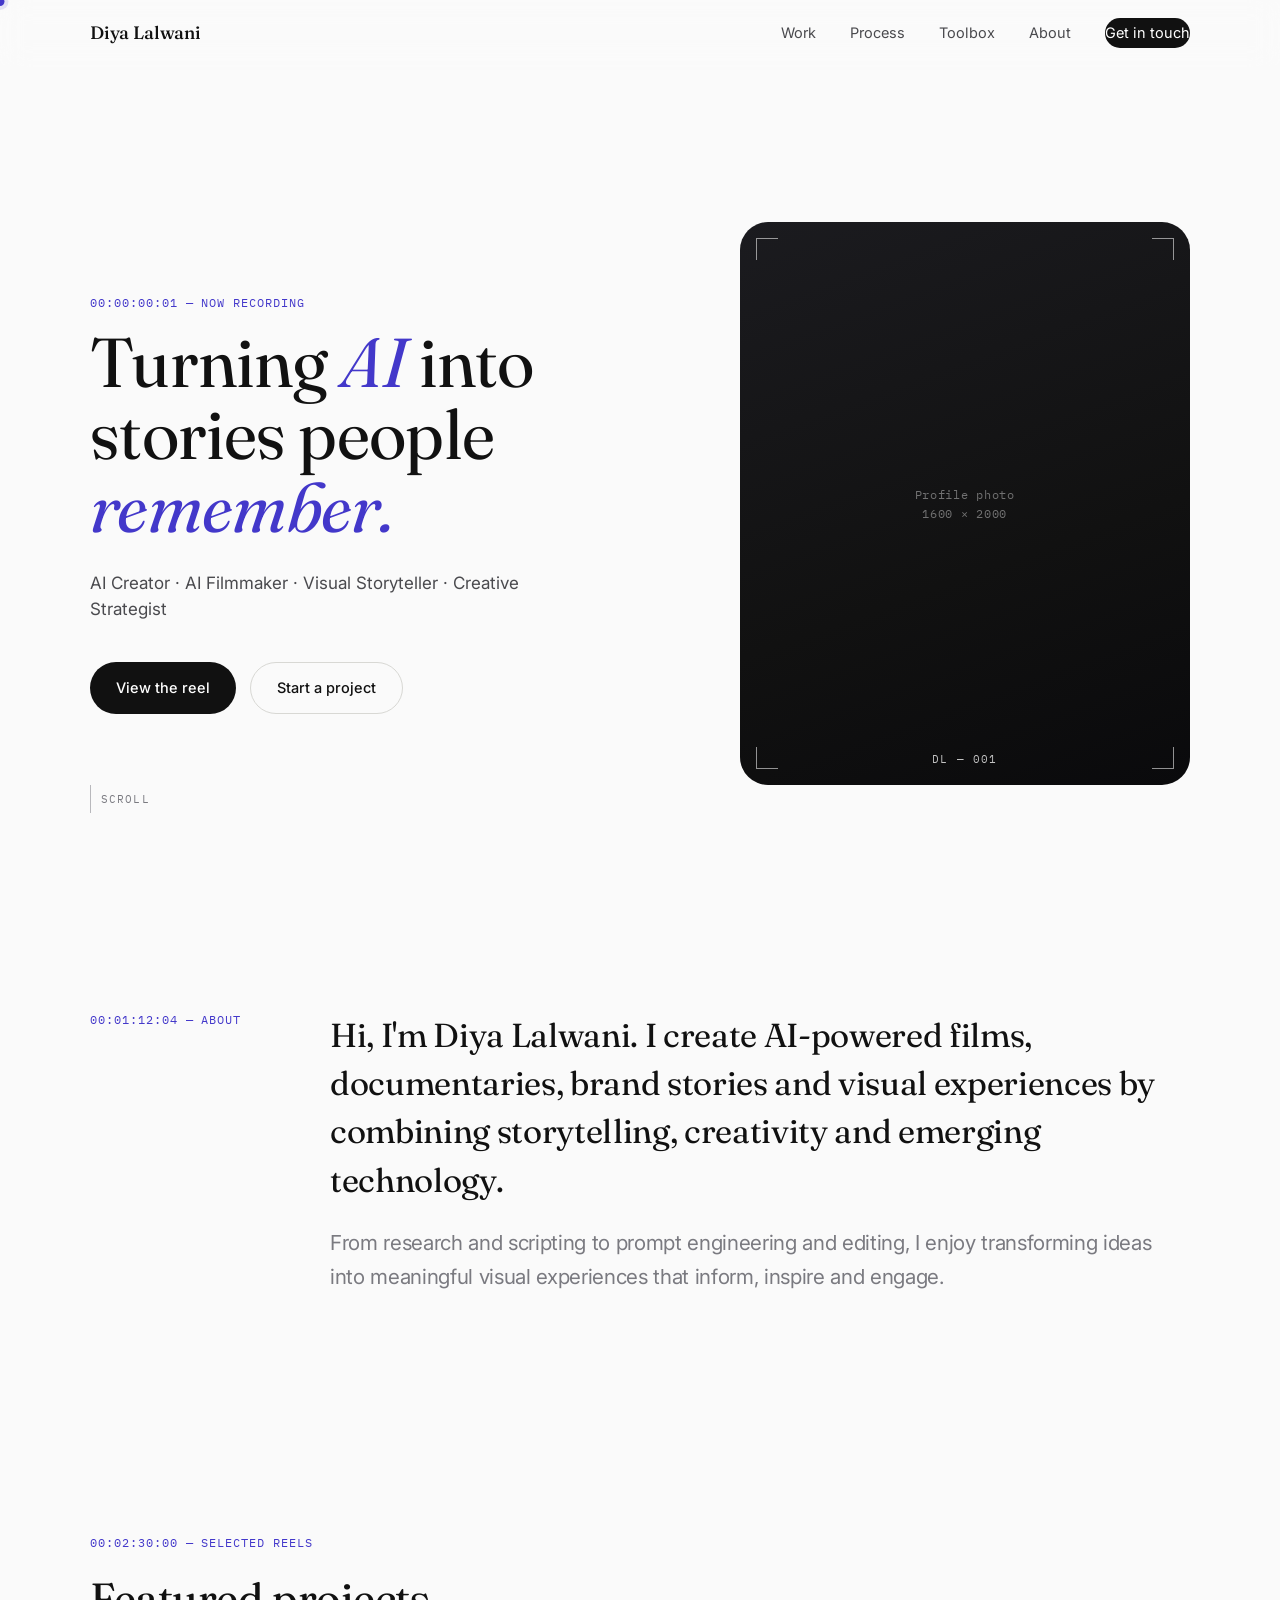
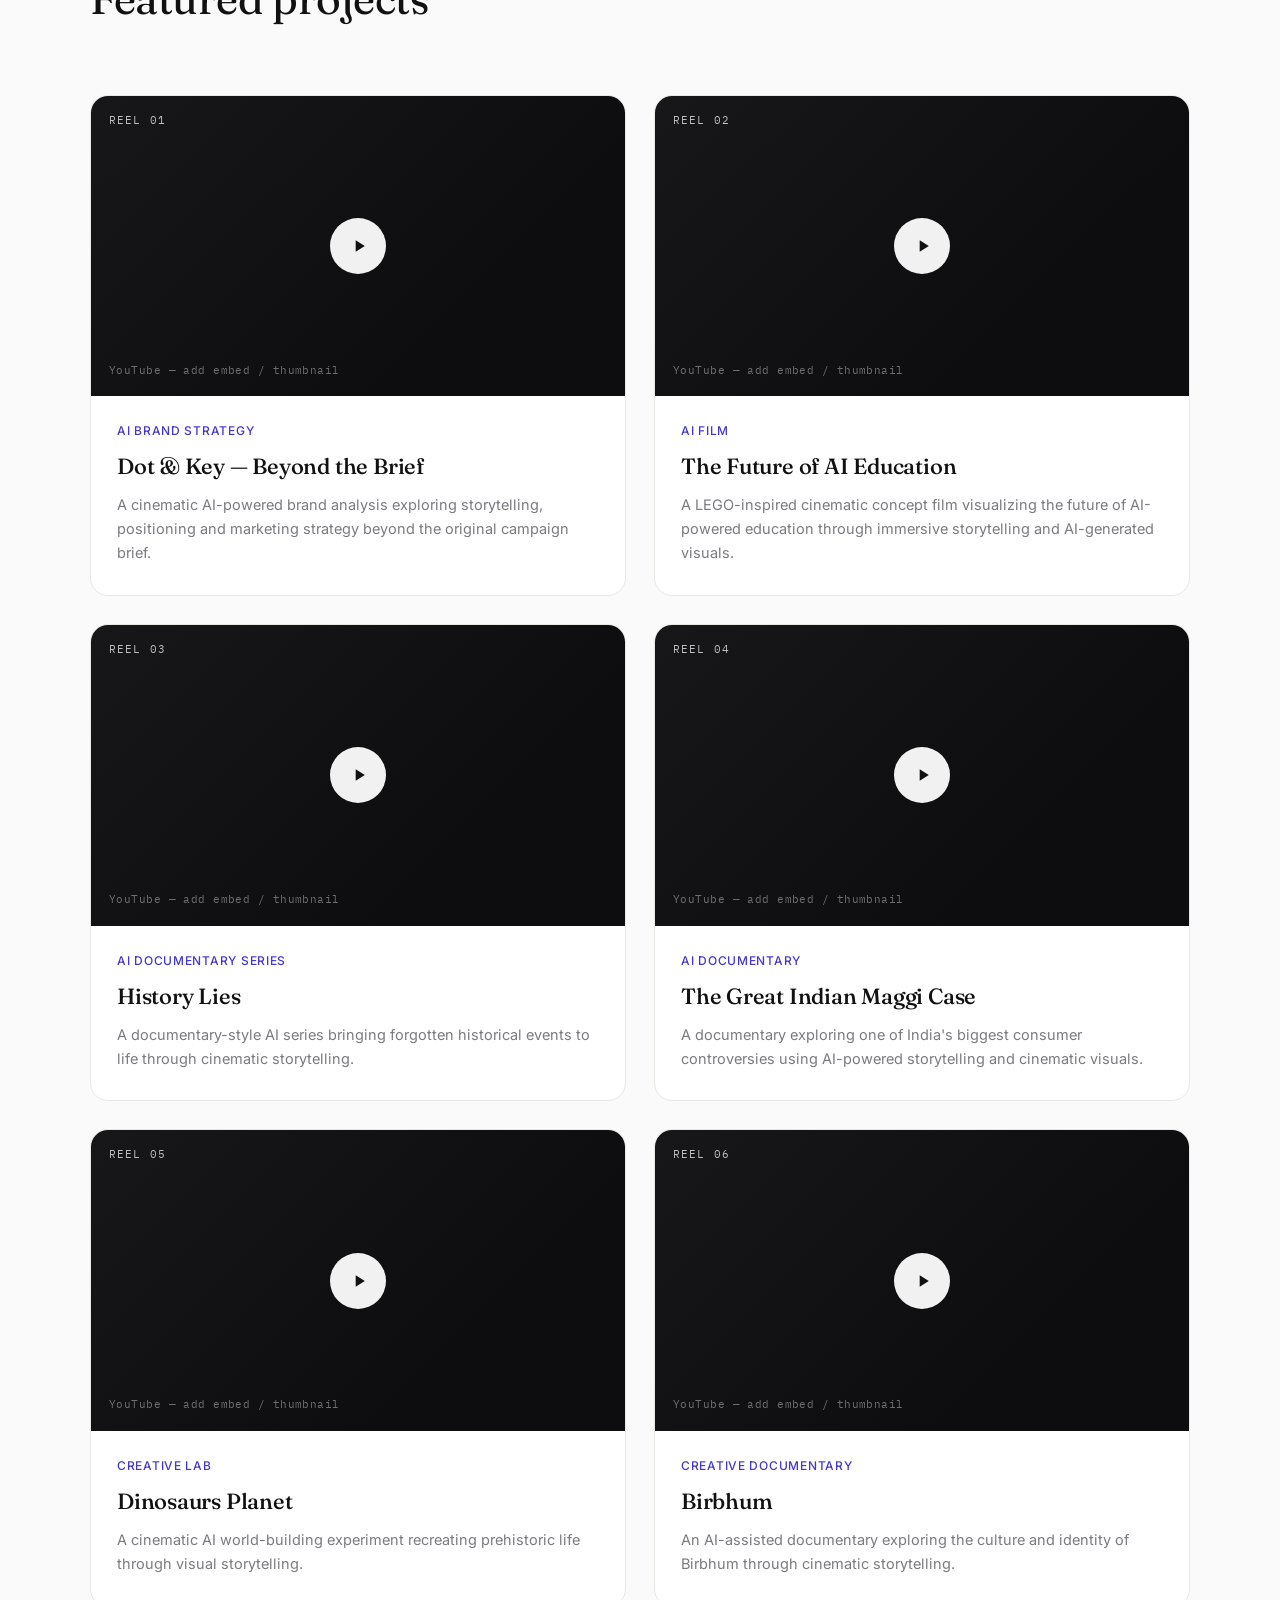
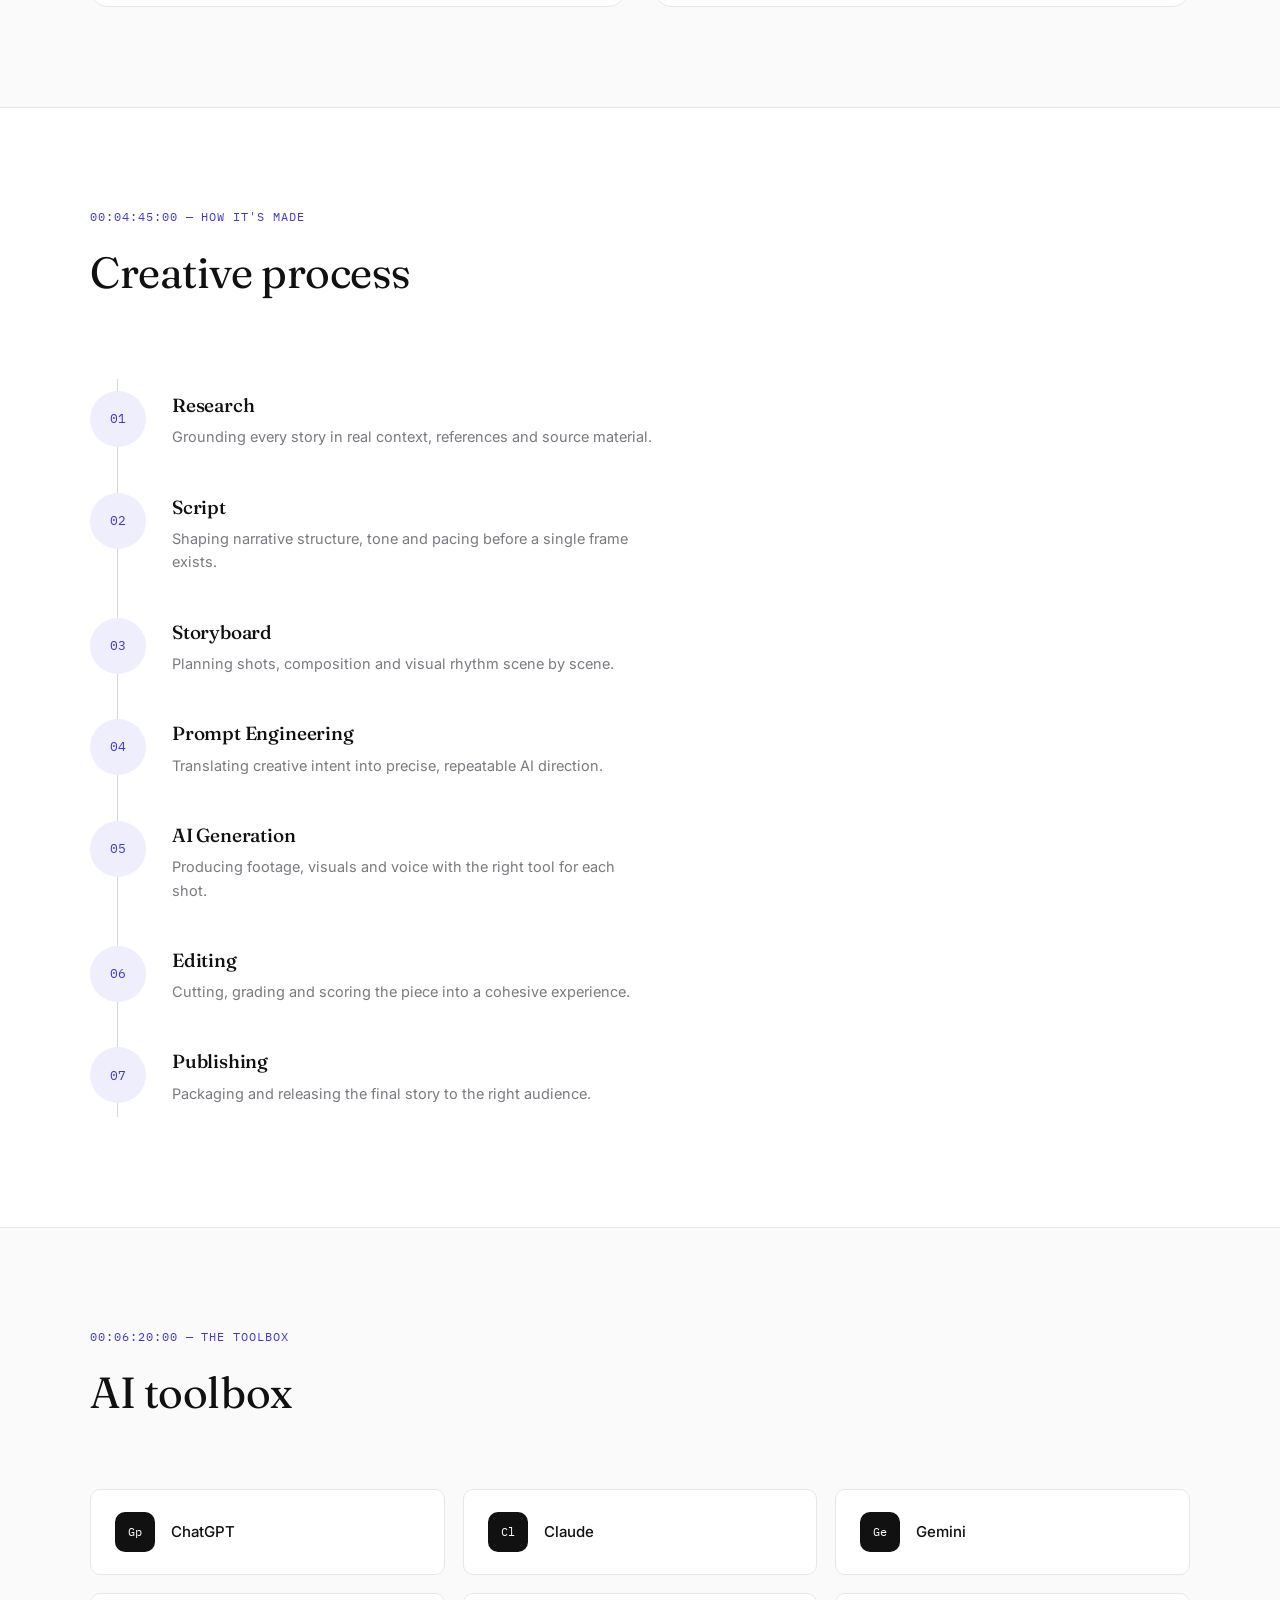
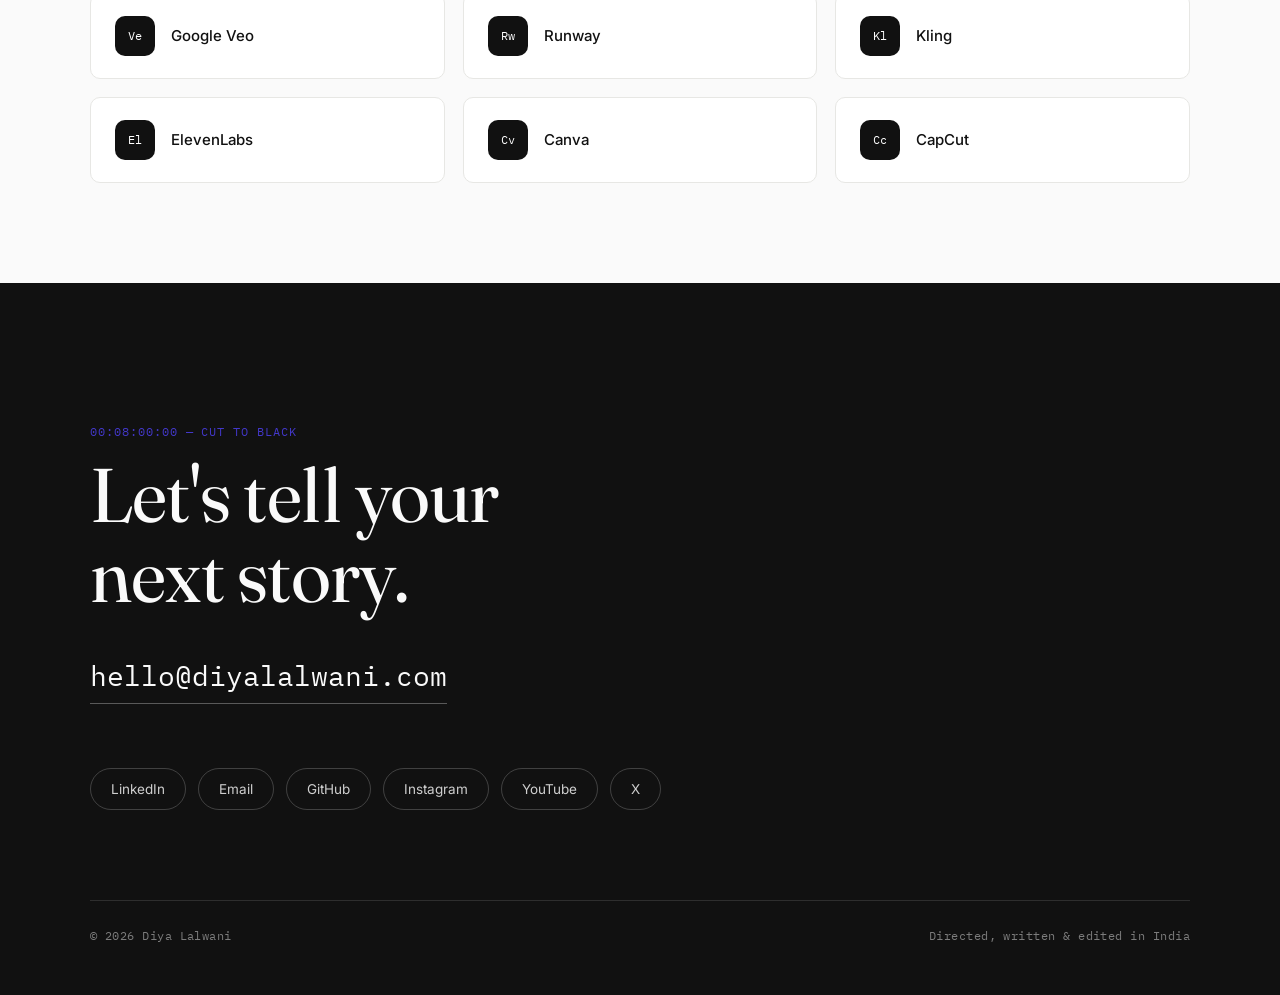
==== index.html @ dae8372c "Add files via upload" ====
<!DOCTYPE html>
<html lang="en">
<head>
<meta charset="UTF-8">
<meta name="viewport" content="width=device-width, initial-scale=1.0">
<title>Diya Lalwani — AI Filmmaker &amp; Visual Storyteller</title>
<meta name="description" content="Diya Lalwani — AI Creator, AI Filmmaker, Visual Storyteller and Creative Strategist. Turning AI into stories people remember.">
<link rel="preconnect" href="https://fonts.googleapis.com">
<link rel="preconnect" href="https://fonts.gstatic.com" crossorigin>
<link href="https://fonts.googleapis.com/css2?family=Fraunces:ital,opsz,wght@0,9..144,340;0,9..144,440;0,9..144,560;1,9..144,440&family=Inter:wght@400;500;600;700&family=IBM+Plex+Mono:wght@400;500&display=swap" rel="stylesheet">
<link rel="stylesheet" href="style.css">
</head>
<body>

<!-- Scroll progress / "scrubber" -->
<div class="scrubber" aria-hidden="true">
  <div class="scrubber-track"><div class="scrubber-fill" id="scrubberFill"></div></div>
  <div class="scrubber-playhead" id="scrubberPlayhead"></div>
</div>

<!-- NAV -->
<header class="nav" id="nav">
  <div class="nav-inner">
    <a href="#top" class="nav-mark">Diya Lalwani</a>
    <nav class="nav-links" id="navLinks">
      <a href="#work">Work</a>
      <a href="#process">Process</a>
      <a href="#toolbox">Toolbox</a>
      <a href="#about">About</a>
      <a href="#contact" class="nav-cta">Get in touch</a>
    </nav>
    <button class="nav-toggle" id="navToggle" aria-label="Toggle menu" aria-expanded="false">
      <span></span><span></span>
    </button>
  </div>
</header>

<!-- HERO -->
<section class="hero" id="top">
  <div class="hero-inner">
    <p class="timecode reveal" data-reveal>00:00:00:01 — NOW RECORDING</p>
    <h1 class="hero-headline reveal" data-reveal>
      Turning <em>AI</em> into<br> stories people <em>remember.</em>
    </h1>
    <p class="hero-sub reveal" data-reveal>AI Creator&nbsp;&middot;&nbsp;AI Filmmaker&nbsp;&middot;&nbsp;Visual Storyteller&nbsp;&middot;&nbsp;Creative Strategist</p>
    <div class="hero-actions reveal" data-reveal>
      <a href="#work" class="btn btn-primary">View the reel</a>
      <a href="#contact" class="btn btn-ghost">Start a project</a>
    </div>
  </div>
  <div class="hero-frame reveal" data-reveal>
    <div class="frame-photo" id="heroPhoto">
      <span class="frame-photo-placeholder">Profile photo<br>1600 × 2000</span>
    </div>
    <div class="frame-corner tl"></div>
    <div class="frame-corner tr"></div>
    <div class="frame-corner bl"></div>
    <div class="frame-corner br"></div>
    <span class="frame-label">DL — 001</span>
  </div>
  <div class="scroll-cue" aria-hidden="true"><span></span>Scroll</div>
</section>

<!-- ABOUT -->
<section class="about" id="about">
  <div class="section-inner about-grid">
    <p class="timecode reveal" data-reveal>00:01:12:04 — ABOUT</p>
    <h2 class="about-text reveal" data-reveal>
      Hi, I'm Diya Lalwani. I create AI-powered films, documentaries, brand stories and visual experiences by combining storytelling, creativity and emerging technology.
      <span class="about-text-muted">From research and scripting to prompt engineering and editing, I enjoy transforming ideas into meaningful visual experiences that inform, inspire and engage.</span>
    </h2>
  </div>
</section>

<!-- FEATURED PROJECTS -->
<section class="work" id="work">
  <div class="section-inner">
    <div class="section-head reveal" data-reveal>
      <p class="timecode">00:02:30:00 — SELECTED REELS</p>
      <h2>Featured projects</h2>
    </div>

    <div class="work-grid">

      <article class="reel-card reveal" data-reveal>
        <div class="reel-thumb" tabindex="0" role="button" aria-label="Play Dot &amp; Key — Beyond the Brief">
          <span class="reel-index">REEL 01</span>
          <span class="play-btn" aria-hidden="true"><svg viewBox="0 0 24 24"><path d="M8 5v14l11-7z"/></svg></span>
          <span class="reel-thumb-caption">YouTube — add embed / thumbnail</span>
        </div>
        <div class="reel-meta">
          <p class="reel-category">AI Brand Strategy</p>
          <h3>Dot &amp; Key — Beyond the Brief</h3>
          <p class="reel-desc">A cinematic AI-powered brand analysis exploring storytelling, positioning and marketing strategy beyond the original campaign brief.</p>
        </div>
      </article>

      <article class="reel-card reveal" data-reveal>
        <div class="reel-thumb" tabindex="0" role="button" aria-label="Play The Future of AI Education">
          <span class="reel-index">REEL 02</span>
          <span class="play-btn" aria-hidden="true"><svg viewBox="0 0 24 24"><path d="M8 5v14l11-7z"/></svg></span>
          <span class="reel-thumb-caption">YouTube — add embed / thumbnail</span>
        </div>
        <div class="reel-meta">
          <p class="reel-category">AI Film</p>
          <h3>The Future of AI Education</h3>
          <p class="reel-desc">A LEGO-inspired cinematic concept film visualizing the future of AI-powered education through immersive storytelling and AI-generated visuals.</p>
        </div>
      </article>

      <article class="reel-card reveal" data-reveal>
        <div class="reel-thumb" tabindex="0" role="button" aria-label="Play History Lies">
          <span class="reel-index">REEL 03</span>
          <span class="play-btn" aria-hidden="true"><svg viewBox="0 0 24 24"><path d="M8 5v14l11-7z"/></svg></span>
          <span class="reel-thumb-caption">YouTube — add embed / thumbnail</span>
        </div>
        <div class="reel-meta">
          <p class="reel-category">AI Documentary Series</p>
          <h3>History Lies</h3>
          <p class="reel-desc">A documentary-style AI series bringing forgotten historical events to life through cinematic storytelling.</p>
        </div>
      </article>

      <article class="reel-card reveal" data-reveal>
        <div class="reel-thumb" tabindex="0" role="button" aria-label="Play The Great Indian Maggi Case">
          <span class="reel-index">REEL 04</span>
          <span class="play-btn" aria-hidden="true"><svg viewBox="0 0 24 24"><path d="M8 5v14l11-7z"/></svg></span>
          <span class="reel-thumb-caption">YouTube — add embed / thumbnail</span>
        </div>
        <div class="reel-meta">
          <p class="reel-category">AI Documentary</p>
          <h3>The Great Indian Maggi Case</h3>
          <p class="reel-desc">A documentary exploring one of India's biggest consumer controversies using AI-powered storytelling and cinematic visuals.</p>
        </div>
      </article>

      <article class="reel-card reveal" data-reveal>
        <div class="reel-thumb" tabindex="0" role="button" aria-label="Play Dinosaurs Planet">
          <span class="reel-index">REEL 05</span>
          <span class="play-btn" aria-hidden="true"><svg viewBox="0 0 24 24"><path d="M8 5v14l11-7z"/></svg></span>
          <span class="reel-thumb-caption">YouTube — add embed / thumbnail</span>
        </div>
        <div class="reel-meta">
          <p class="reel-category">Creative Lab</p>
          <h3>Dinosaurs Planet</h3>
          <p class="reel-desc">A cinematic AI world-building experiment recreating prehistoric life through visual storytelling.</p>
        </div>
      </article>

      <article class="reel-card reveal" data-reveal>
        <div class="reel-thumb" tabindex="0" role="button" aria-label="Play Birbhum">
          <span class="reel-index">REEL 06</span>
          <span class="play-btn" aria-hidden="true"><svg viewBox="0 0 24 24"><path d="M8 5v14l11-7z"/></svg></span>
          <span class="reel-thumb-caption">YouTube — add embed / thumbnail</span>
        </div>
        <div class="reel-meta">
          <p class="reel-category">Creative Documentary</p>
          <h3>Birbhum</h3>
          <p class="reel-desc">An AI-assisted documentary exploring the culture and identity of Birbhum through cinematic storytelling.</p>
        </div>
      </article>

    </div>
  </div>
</section>

<!-- CREATIVE PROCESS -->
<section class="process" id="process">
  <div class="section-inner">
    <div class="section-head reveal" data-reveal>
      <p class="timecode">00:04:45:00 — HOW IT'S MADE</p>
      <h2>Creative process</h2>
    </div>

    <ol class="timeline">
      <li class="timeline-step reveal" data-reveal>
        <span class="timeline-code">01</span>
        <div><h3>Research</h3><p>Grounding every story in real context, references and source material.</p></div>
      </li>
      <li class="timeline-step reveal" data-reveal>
        <span class="timeline-code">02</span>
        <div><h3>Script</h3><p>Shaping narrative structure, tone and pacing before a single frame exists.</p></div>
      </li>
      <li class="timeline-step reveal" data-reveal>
        <span class="timeline-code">03</span>
        <div><h3>Storyboard</h3><p>Planning shots, composition and visual rhythm scene by scene.</p></div>
      </li>
      <li class="timeline-step reveal" data-reveal>
        <span class="timeline-code">04</span>
        <div><h3>Prompt Engineering</h3><p>Translating creative intent into precise, repeatable AI direction.</p></div>
      </li>
      <li class="timeline-step reveal" data-reveal>
        <span class="timeline-code">05</span>
        <div><h3>AI Generation</h3><p>Producing footage, visuals and voice with the right tool for each shot.</p></div>
      </li>
      <li class="timeline-step reveal" data-reveal>
        <span class="timeline-code">06</span>
        <div><h3>Editing</h3><p>Cutting, grading and scoring the piece into a cohesive experience.</p></div>
      </li>
      <li class="timeline-step reveal" data-reveal>
        <span class="timeline-code">07</span>
        <div><h3>Publishing</h3><p>Packaging and releasing the final story to the right audience.</p></div>
      </li>
    </ol>
  </div>
</section>

<!-- AI TOOLBOX -->
<section class="toolbox" id="toolbox">
  <div class="section-inner">
    <div class="section-head reveal" data-reveal>
      <p class="timecode">00:06:20:00 — THE TOOLBOX</p>
      <h2>AI toolbox</h2>
    </div>
    <div class="tool-grid">
      <div class="tool-card reveal" data-reveal><span class="tool-mark">Gp</span><span class="tool-name">ChatGPT</span></div>
      <div class="tool-card reveal" data-reveal><span class="tool-mark">Cl</span><span class="tool-name">Claude</span></div>
      <div class="tool-card reveal" data-reveal><span class="tool-mark">Ge</span><span class="tool-name">Gemini</span></div>
      <div class="tool-card reveal" data-reveal><span class="tool-mark">Ve</span><span class="tool-name">Google Veo</span></div>
      <div class="tool-card reveal" data-reveal><span class="tool-mark">Rw</span><span class="tool-name">Runway</span></div>
      <div class="tool-card reveal" data-reveal><span class="tool-mark">Kl</span><span class="tool-name">Kling</span></div>
      <div class="tool-card reveal" data-reveal><span class="tool-mark">El</span><span class="tool-name">ElevenLabs</span></div>
      <div class="tool-card reveal" data-reveal><span class="tool-mark">Cv</span><span class="tool-name">Canva</span></div>
      <div class="tool-card reveal" data-reveal><span class="tool-mark">Cc</span><span class="tool-name">CapCut</span></div>
    </div>
  </div>
</section>

<!-- CONTACT -->
<footer class="contact" id="contact">
  <div class="section-inner">
    <p class="timecode reveal" data-reveal>00:08:00:00 — CUT TO BLACK</p>
    <h2 class="contact-headline reveal" data-reveal>Let's tell your<br>next story.</h2>
    <a href="mailto:hello@diyalalwani.com" class="contact-email reveal" data-reveal>hello@diyalalwani.com</a>

    <div class="contact-links reveal" data-reveal>
      <a href="#" target="_blank" rel="noopener">LinkedIn</a>
      <a href="mailto:hello@diyalalwani.com">Email</a>
      <a href="#" target="_blank" rel="noopener">GitHub</a>
      <a href="#" target="_blank" rel="noopener">Instagram</a>
      <a href="#" target="_blank" rel="noopener">YouTube</a>
      <a href="#" target="_blank" rel="noopener">X</a>
    </div>

    <div class="contact-bottom">
      <span>© 2026 Diya Lalwani</span>
      <span>Directed, written &amp; edited in India</span>
    </div>
  </div>
</footer>

<script src="script.js"></script>
</body>
</html>
---- style.css ----
/* ============================================================
   TOKENS
============================================================ */
:root{
  --bg: #FAFAFA;
  --surface: #FFFFFF;
  --ink: #111111;
  --grey-700: #4A4A4E;
  --grey-500: #7A7A80;
  --grey-300: #B8B8BC;
  --line: #E7E7E4;
  --line-strong: #D8D8D4;
  --indigo: #4338CA;
  --indigo-strong: #342B99;
  --indigo-tint: #EEEEFD;

  --font-display: "Fraunces", Georgia, serif;
  --font-body: "Inter", -apple-system, BlinkMacSystemFont, "Segoe UI", sans-serif;
  --font-mono: "IBM Plex Mono", ui-monospace, monospace;

  --container: 1180px;
  --radius-l: 28px;
  --radius-m: 18px;
  --radius-s: 10px;
  --ease: cubic-bezier(.19,1,.22,1);
}

*{ box-sizing: border-box; }
html{ scroll-behavior: smooth; }
@media (prefers-reduced-motion: reduce){
  html{ scroll-behavior: auto; }
  *{ animation-duration: 0.001ms !important; animation-iteration-count: 1 !important; transition-duration: 0.001ms !important; }
}

body{
  margin: 0;
  background: var(--bg);
  color: var(--ink);
  font-family: var(--font-body);
  font-size: 16px;
  line-height: 1.5;
  -webkit-font-smoothing: antialiased;
}

.section-inner{
  max-width: var(--container);
  margin: 0 auto;
  padding: 0 40px;
}

h1,h2,h3{
  font-family: var(--font-display);
  font-weight: 440;
  letter-spacing: -0.01em;
  margin: 0;
}

em{
  font-style: italic;
  color: var(--indigo);
}

a{ color: inherit; text-decoration: none; }

img{ max-width: 100%; display: block; }

::selection{ background: var(--indigo); color: #fff; }

/* Timecode / signature label motif */
.timecode{
  font-family: var(--font-mono);
  font-size: 12px;
  letter-spacing: 0.08em;
  text-transform: uppercase;
  color: var(--indigo);
  margin: 0 0 14px;
}

/* ============================================================
   SCRUBBER (scroll progress, signature element)
============================================================ */
.scrubber{
  position: fixed;
  top: 0; left: 0; right: 0;
  z-index: 900;
  height: 3px;
  pointer-events: none;
}
.scrubber-track{
  position: absolute; inset: 0;
  background: transparent;
}
.scrubber-fill{
  height: 100%;
  width: 0%;
  background: var(--indigo);
  transition: width 60ms linear;
}
.scrubber-playhead{
  position: absolute;
  top: -3px;
  left: 0%;
  width: 9px; height: 9px;
  border-radius: 50%;
  background: var(--indigo);
  box-shadow: 0 0 0 4px rgba(67,56,202,0.12);
  transform: translateX(-50%);
  transition: left 60ms linear;
}

/* ============================================================
   NAV
============================================================ */
.nav{
  position: sticky;
  top: 0;
  z-index: 800;
  background: rgba(250,250,250,0.82);
  backdrop-filter: saturate(180%) blur(14px);
  -webkit-backdrop-filter: saturate(180%) blur(14px);
  border-bottom: 1px solid transparent;
  transition: border-color 300ms var(--ease);
}
.nav.scrolled{ border-bottom-color: var(--line); }

.nav-inner{
  max-width: var(--container);
  margin: 0 auto;
  padding: 18px 40px;
  display: flex;
  align-items: center;
  justify-content: space-between;
}
.nav-mark{
  font-family: var(--font-display);
  font-size: 18px;
  font-weight: 500;
  letter-spacing: -0.01em;
}
.nav-links{
  display: flex;
  align-items: center;
  gap: 34px;
  font-size: 14.5px;
  color: var(--grey-700);
}
.nav-links a{
  position: relative;
  padding: 4px 0;
  transition: color 200ms var(--ease);
}
.nav-links a:not(.nav-cta)::after{
  content: "";
  position: absolute;
  left: 0; bottom: -2px;
  width: 0%; height: 1px;
  background: var(--ink);
  transition: width 260ms var(--ease);
}
.nav-links a:not(.nav-cta):hover{ color: var(--ink); }
.nav-links a:not(.nav-cta):hover::after{ width: 100%; }

.nav-cta{
  background: var(--ink);
  color: #fff;
  padding: 9px 18px;
  border-radius: 100px;
  transition: background 220ms var(--ease), transform 220ms var(--ease);
}
.nav-cta:hover{ background: var(--indigo); transform: translateY(-1px); }

.nav-toggle{
  display: none;
  flex-direction: column;
  justify-content: center;
  gap: 5px;
  width: 34px; height: 34px;
  background: none;
  border: none;
  cursor: pointer;
}
.nav-toggle span{
  width: 100%; height: 1.5px;
  background: var(--ink);
  transition: transform 260ms var(--ease), opacity 260ms var(--ease);
}
.nav-toggle.open span:first-child{ transform: translateY(3.25px) rotate(45deg); }
.nav-toggle.open span:last-child{ transform: translateY(-3.25px) rotate(-45deg); }

/* ============================================================
   HERO
============================================================ */
.hero{
  position: relative;
  max-width: var(--container);
  margin: 0 auto;
  padding: 100px 40px 0;
  display: grid;
  grid-template-columns: 1.15fr 0.85fr;
  gap: 40px;
  align-items: center;
  min-height: 86vh;
}
.hero-inner{ padding-right: 20px; }

.hero-headline{
  font-size: clamp(40px, 5.4vw, 74px);
  line-height: 1.05;
  font-weight: 400;
  max-width: 720px;
}

.hero-sub{
  margin: 28px 0 0;
  font-size: 17px;
  color: var(--grey-700);
  max-width: 480px;
}

.hero-actions{
  display: flex;
  gap: 14px;
  margin-top: 40px;
}

.btn{
  display: inline-flex;
  align-items: center;
  justify-content: center;
  padding: 14px 26px;
  border-radius: 100px;
  font-size: 14.5px;
  font-weight: 500;
  transition: background 220ms var(--ease), color 220ms var(--ease), transform 220ms var(--ease), border-color 220ms var(--ease);
}
.btn-primary{
  background: var(--ink);
  color: #fff;
}
.btn-primary:hover{ background: var(--indigo); transform: translateY(-2px); }
.btn-ghost{
  background: transparent;
  color: var(--ink);
  border: 1px solid var(--line-strong);
}
.btn-ghost:hover{ border-color: var(--ink); transform: translateY(-2px); }

.hero-frame{
  position: relative;
  aspect-ratio: 4/5;
  border-radius: var(--radius-l);
  overflow: hidden;
  background: var(--ink);
}
.frame-photo{
  width: 100%; height: 100%;
  display: flex;
  align-items: center;
  justify-content: center;
  background:
    linear-gradient(160deg, #1b1b1f 0%, #111111 60%, #0a0a0c 100%);
}
.frame-photo-placeholder{
  font-family: var(--font-mono);
  font-size: 12px;
  letter-spacing: 0.06em;
  color: rgba(255,255,255,0.4);
  text-align: center;
  line-height: 1.6;
}
.frame-corner{
  position: absolute;
  width: 22px; height: 22px;
  border: 1.5px solid rgba(255,255,255,0.55);
}
.frame-corner.tl{ top: 16px; left: 16px; border-right: none; border-bottom: none; }
.frame-corner.tr{ top: 16px; right: 16px; border-left: none; border-bottom: none; }
.frame-corner.bl{ bottom: 16px; left: 16px; border-right: none; border-top: none; }
.frame-corner.br{ bottom: 16px; right: 16px; border-left: none; border-top: none; }
.frame-label{
  position: absolute;
  bottom: 18px; left: 50%;
  transform: translateX(-50%);
  font-family: var(--font-mono);
  font-size: 11px;
  letter-spacing: 0.1em;
  color: rgba(255,255,255,0.75);
}

.scroll-cue{
  position: absolute;
  left: 40px;
  bottom: 28px;
  display: flex;
  align-items: center;
  gap: 10px;
  font-family: var(--font-mono);
  font-size: 11px;
  letter-spacing: 0.1em;
  text-transform: uppercase;
  color: var(--grey-500);
}
.scroll-cue span{
  width: 1px; height: 28px;
  background: var(--grey-300);
  position: relative;
  overflow: hidden;
}
.scroll-cue span::after{
  content: "";
  position: absolute;
  top: -100%; left: 0;
  width: 100%; height: 100%;
  background: var(--indigo);
  animation: scrollcue 1.8s ease-in-out infinite;
}
@keyframes scrollcue{
  0%{ top: -100%; }
  60%{ top: 100%; }
  100%{ top: 100%; }
}

/* ============================================================
   ABOUT
============================================================ */
.about{ padding: 170px 0 140px; }
.about-grid{
  display: grid;
  grid-template-columns: 200px 1fr;
  gap: 40px;
}
.about-text{
  font-size: clamp(24px, 2.6vw, 34px);
  line-height: 1.45;
  font-weight: 400;
  max-width: 850px;
  color: var(--ink);
}
.about-text-muted{
  display: block;
  margin-top: 22px;
  color: var(--grey-500);
  font-size: 0.62em;
  font-family: var(--font-body);
  line-height: 1.65;
}

/* ============================================================
   SECTION HEAD (shared)
============================================================ */
.section-head{ margin-bottom: 64px; }
.section-head h2{
  font-size: clamp(30px, 3.4vw, 46px);
  font-weight: 400;
}

/* ============================================================
   WORK
============================================================ */
.work{ padding: 100px 0; }
.work-grid{
  display: grid;
  grid-template-columns: repeat(2, 1fr);
  gap: 28px;
}
.reel-card{
  background: var(--surface);
  border: 1px solid var(--line);
  border-radius: var(--radius-m);
  overflow: hidden;
  transition: transform 340ms var(--ease), box-shadow 340ms var(--ease), border-color 340ms var(--ease);
}
.reel-card:hover{
  transform: translateY(-6px);
  box-shadow: 0 24px 48px -24px rgba(17,17,17,0.18);
  border-color: var(--line-strong);
}
.reel-thumb{
  position: relative;
  aspect-ratio: 16/9;
  background: linear-gradient(135deg, #17171a, #0d0d0f 70%);
  cursor: pointer;
  display: flex;
  align-items: flex-end;
  padding: 18px;
}
.reel-index{
  position: absolute;
  top: 16px; left: 18px;
  font-family: var(--font-mono);
  font-size: 11px;
  letter-spacing: 0.1em;
  color: rgba(255,255,255,0.72);
}
.reel-thumb-caption{
  font-family: var(--font-mono);
  font-size: 11px;
  letter-spacing: 0.04em;
  color: rgba(255,255,255,0.4);
}
.play-btn{
  position: absolute;
  top: 50%; left: 50%;
  transform: translate(-50%,-50%) scale(1);
  width: 56px; height: 56px;
  border-radius: 50%;
  background: rgba(255,255,255,0.94);
  display: flex;
  align-items: center;
  justify-content: center;
  transition: transform 280ms var(--ease), background 280ms var(--ease);
}
.play-btn svg{ width: 20px; height: 20px; fill: var(--ink); margin-left: 2px; }
.reel-thumb:hover .play-btn{ transform: translate(-50%,-50%) scale(1.1); background: var(--indigo); }
.reel-thumb:hover .play-btn svg{ fill: #fff; }

.reel-meta{ padding: 26px 26px 30px; }
.reel-category{
  font-size: 12px;
  letter-spacing: 0.06em;
  text-transform: uppercase;
  color: var(--indigo);
  margin: 0 0 10px;
  font-weight: 500;
}
.reel-meta h3{
  font-size: 22px;
  font-weight: 500;
  margin-bottom: 10px;
}
.reel-desc{
  color: var(--grey-500);
  font-size: 14.5px;
  line-height: 1.65;
  margin: 0;
}

/* ============================================================
   PROCESS
============================================================ */
.process{ padding: 100px 0; background: var(--surface); border-top: 1px solid var(--line); border-bottom: 1px solid var(--line); }
.timeline{
  list-style: none;
  margin: 0; padding: 0;
  max-width: 760px;
  position: relative;
}
.timeline::before{
  content: "";
  position: absolute;
  left: 27px; top: 10px; bottom: 10px;
  width: 1px;
  background: var(--line-strong);
}
.timeline-step{
  display: grid;
  grid-template-columns: 56px 1fr;
  gap: 26px;
  padding: 22px 0;
  align-items: start;
}
.timeline-code{
  font-family: var(--font-mono);
  font-size: 13px;
  color: var(--indigo);
  background: var(--indigo-tint);
  width: 56px; height: 56px;
  border-radius: 50%;
  display: flex;
  align-items: center;
  justify-content: center;
  position: relative;
  z-index: 1;
}
.timeline-step h3{
  font-size: 19px;
  font-weight: 500;
  margin-bottom: 6px;
}
.timeline-step p{
  margin: 0;
  color: var(--grey-500);
  font-size: 14.5px;
  line-height: 1.6;
  max-width: 480px;
}

/* ============================================================
   TOOLBOX
============================================================ */
.toolbox{ padding: 100px 0; }
.tool-grid{
  display: grid;
  grid-template-columns: repeat(3, 1fr);
  gap: 18px;
}
.tool-card{
  display: flex;
  align-items: center;
  gap: 16px;
  padding: 22px 24px;
  background: var(--surface);
  border: 1px solid var(--line);
  border-radius: var(--radius-s);
  transition: transform 260ms var(--ease), border-color 260ms var(--ease), background 260ms var(--ease);
}
.tool-card:hover{
  transform: translateY(-4px);
  border-color: var(--indigo);
  background: var(--indigo-tint);
}
.tool-mark{
  width: 40px; height: 40px;
  border-radius: 10px;
  background: var(--ink);
  color: #fff;
  font-family: var(--font-mono);
  font-size: 12px;
  display: flex;
  align-items: center;
  justify-content: center;
  flex-shrink: 0;
  transition: background 260ms var(--ease);
}
.tool-card:hover .tool-mark{ background: var(--indigo); }
.tool-name{ font-size: 15px; font-weight: 500; }

/* ============================================================
   CONTACT
============================================================ */
.contact{
  padding: 140px 0 50px;
  background: var(--ink);
  color: #FAFAFA;
}
.contact-headline{
  font-size: clamp(38px, 6vw, 76px);
  font-weight: 400;
  line-height: 1.05;
  margin-bottom: 40px;
}
.contact-email{
  display: inline-block;
  font-size: clamp(20px, 2.4vw, 28px);
  font-family: var(--font-mono);
  border-bottom: 1px solid rgba(255,255,255,0.3);
  padding-bottom: 6px;
  transition: color 220ms var(--ease), border-color 220ms var(--ease);
}
.contact-email:hover{ color: var(--indigo-light,#8385f0); border-color: currentColor; }

.contact-links{
  display: flex;
  flex-wrap: wrap;
  gap: 12px;
  margin-top: 64px;
}
.contact-links a{
  padding: 10px 20px;
  border: 1px solid rgba(255,255,255,0.2);
  border-radius: 100px;
  font-size: 13.5px;
  color: rgba(255,255,255,0.8);
  transition: border-color 220ms var(--ease), color 220ms var(--ease), background 220ms var(--ease);
}
.contact-links a:hover{
  border-color: var(--indigo);
  background: var(--indigo);
  color: #fff;
}

.contact-bottom{
  display: flex;
  justify-content: space-between;
  margin-top: 90px;
  padding-top: 26px;
  border-top: 1px solid rgba(255,255,255,0.12);
  font-family: var(--font-mono);
  font-size: 11.5px;
  letter-spacing: 0.04em;
  color: rgba(255,255,255,0.45);
}

/* ============================================================
   REVEAL ANIMATION
============================================================ */
.reveal{
  opacity: 0;
  transform: translateY(22px);
  transition: opacity 760ms var(--ease), transform 760ms var(--ease);
}
.reveal.in-view{
  opacity: 1;
  transform: translateY(0);
}

/* ============================================================
   RESPONSIVE
============================================================ */
@media (max-width: 980px){
  .hero{ grid-template-columns: 1fr; padding-top: 60px; min-height: auto; }
  .hero-frame{ order: -1; aspect-ratio: 16/10; max-width: 520px; }
  .hero-inner{ padding-right: 0; }
  .about-grid{ grid-template-columns: 1fr; }
  .work-grid{ grid-template-columns: 1fr; }
  .tool-grid{ grid-template-columns: repeat(2, 1fr); }
  .scroll-cue{ display: none; }
}

@media (max-width: 760px){
  .section-inner{ padding: 0 24px; }
  .nav-inner{ padding: 16px 24px; }
  .nav-links{
    position: fixed;
    top: 61px; left: 0; right: 0;
    flex-direction: column;
    align-items: flex-start;
    gap: 0;
    background: var(--bg);
    border-bottom: 1px solid var(--line);
    padding: 8px 24px 20px;
    transform: translateY(-8px);
    opacity: 0;
    pointer-events: none;
    transition: opacity 260ms var(--ease), transform 260ms var(--ease);
  }
  .nav-links.open{
    transform: translateY(0);
    opacity: 1;
    pointer-events: auto;
  }
  .nav-links a{ width: 100%; padding: 14px 0; border-bottom: 1px solid var(--line); }
  .nav-links a.nav-cta{ border: none; text-align: center; margin-top: 10px; }
  .nav-toggle{ display: flex; }
  .hero{ padding: 40px 24px 0; }
  .about{ padding: 110px 0 90px; }
  .work, .process, .toolbox{ padding: 70px 0; }
  .tool-grid{ grid-template-columns: 1fr 1fr; }
  .contact{ padding: 100px 0 40px; }
  .contact-bottom{ flex-direction: column; gap: 8px; }
}
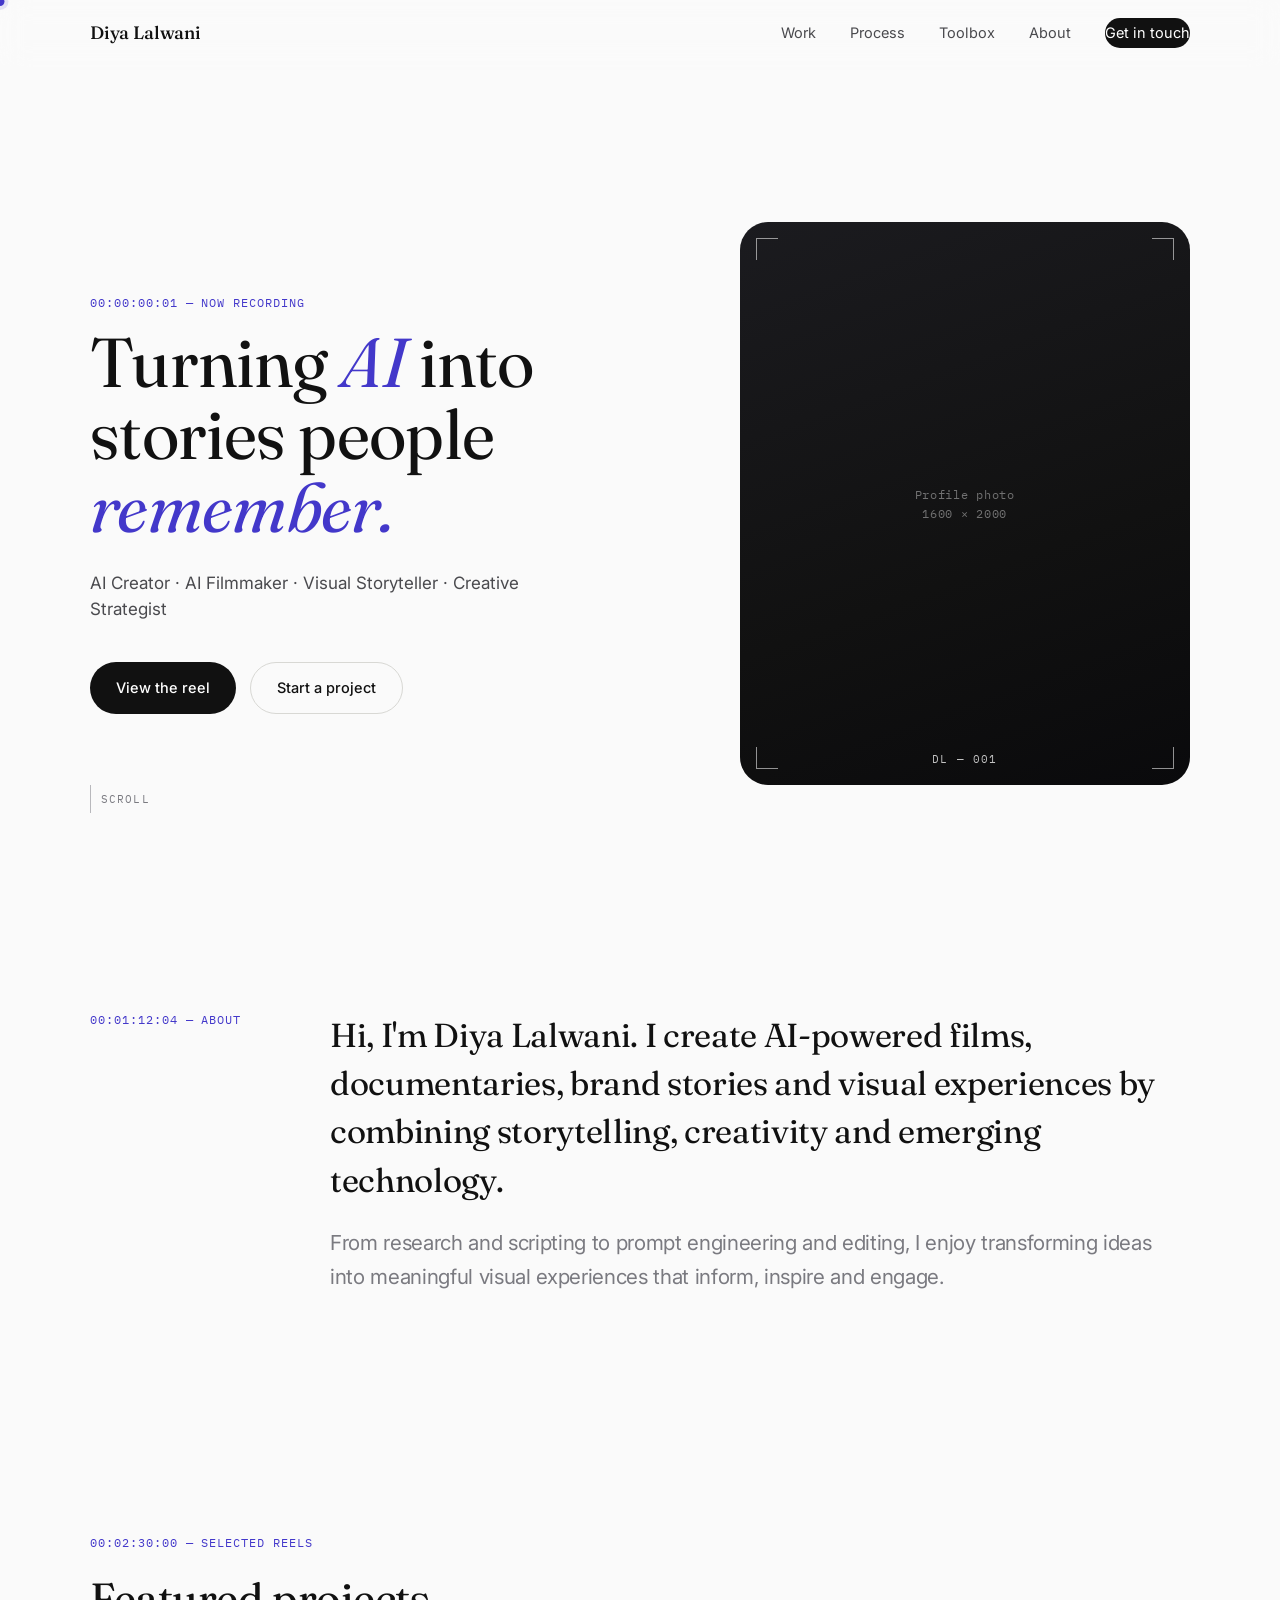
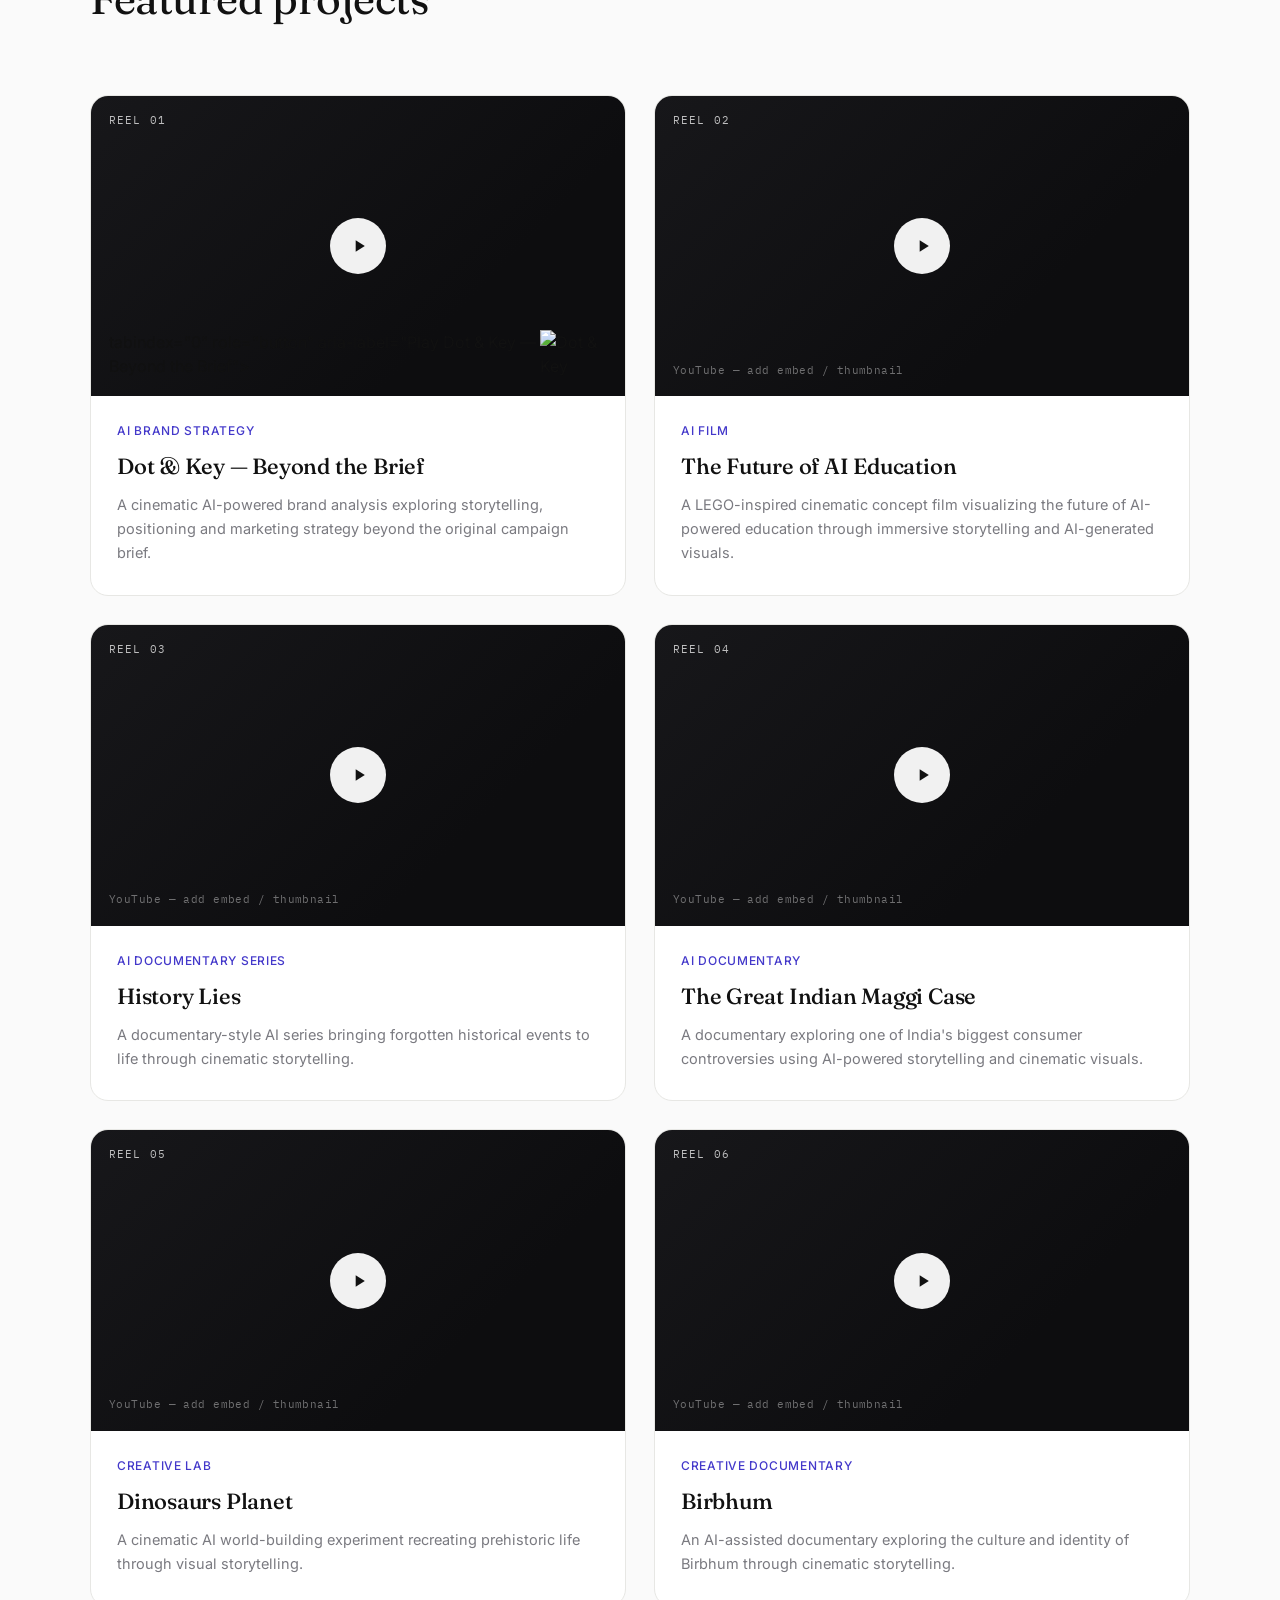
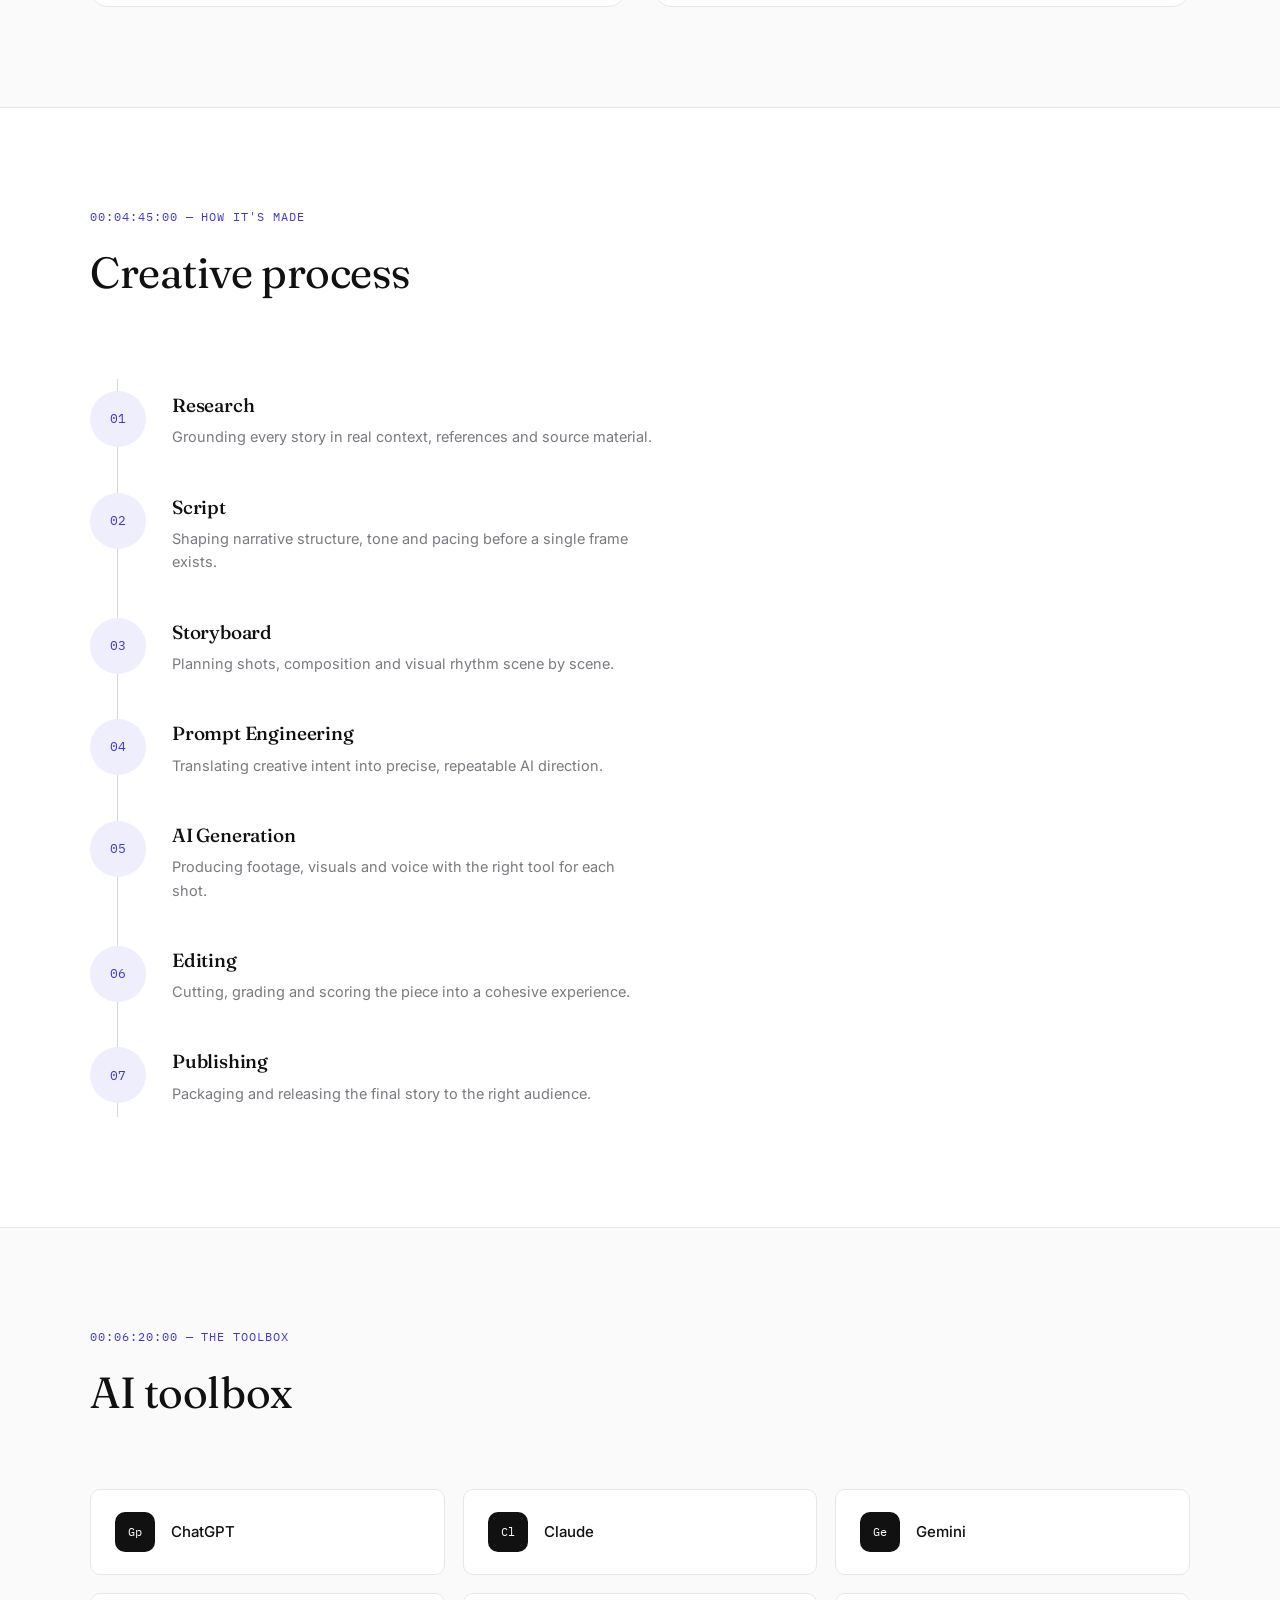
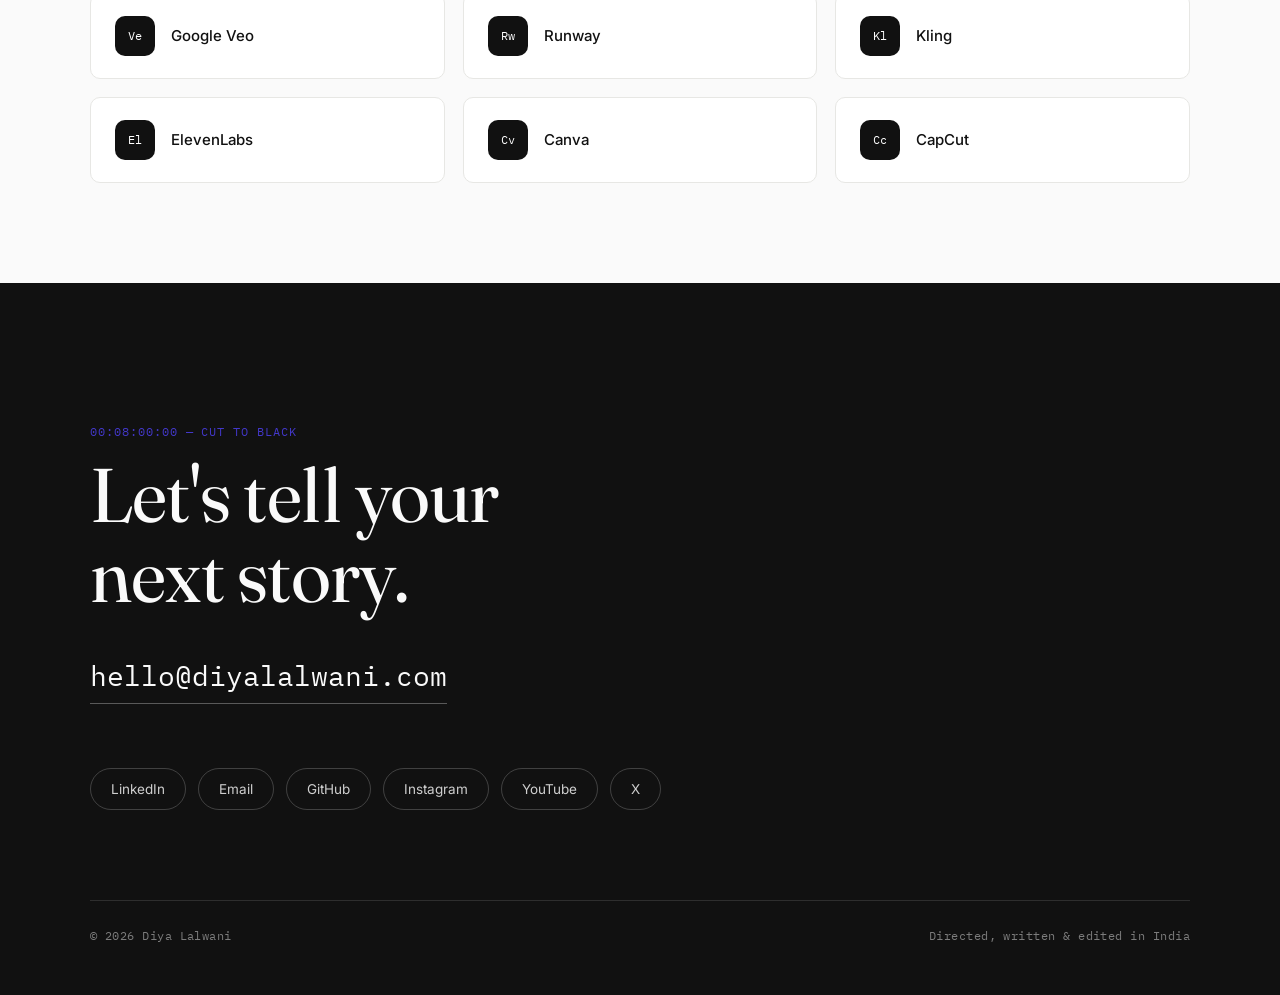
==== commit 94238e80: "Change reel thumbnail to YouTube embed Updated video thumbnail and link for the reel card." ====
--- a/index.html
+++ b/index.html
@@ -83,11 +83,13 @@
     <div class="work-grid">
 
       <article class="reel-card reveal" data-reveal>
-        <div class="reel-thumb" tabindex="0" role="button" aria-label="Play Dot &amp; Key — Beyond the Brief">
+       <a class="reel-thumb"
+   href="https://youtu.be/YOUR_VIDEO_ID"
+   target="_blank"> tabindex="0" role="button" aria-label="Play Dot &amp; Key — Beyond the Brief">
           <span class="reel-index">REEL 01</span>
           <span class="play-btn" aria-hidden="true"><svg viewBox="0 0 24 24"><path d="M8 5v14l11-7z"/></svg></span>
-          <span class="reel-thumb-caption">YouTube — add embed / thumbnail</span>
-        </div>
+          <img src="https://img.youtube.com/vi/YOUR_VIDEO_ID/maxresdefault.jpg" alt="Dot & Key">
+        </a>
         <div class="reel-meta">
           <p class="reel-category">AI Brand Strategy</p>
           <h3>Dot &amp; Key — Beyond the Brief</h3>
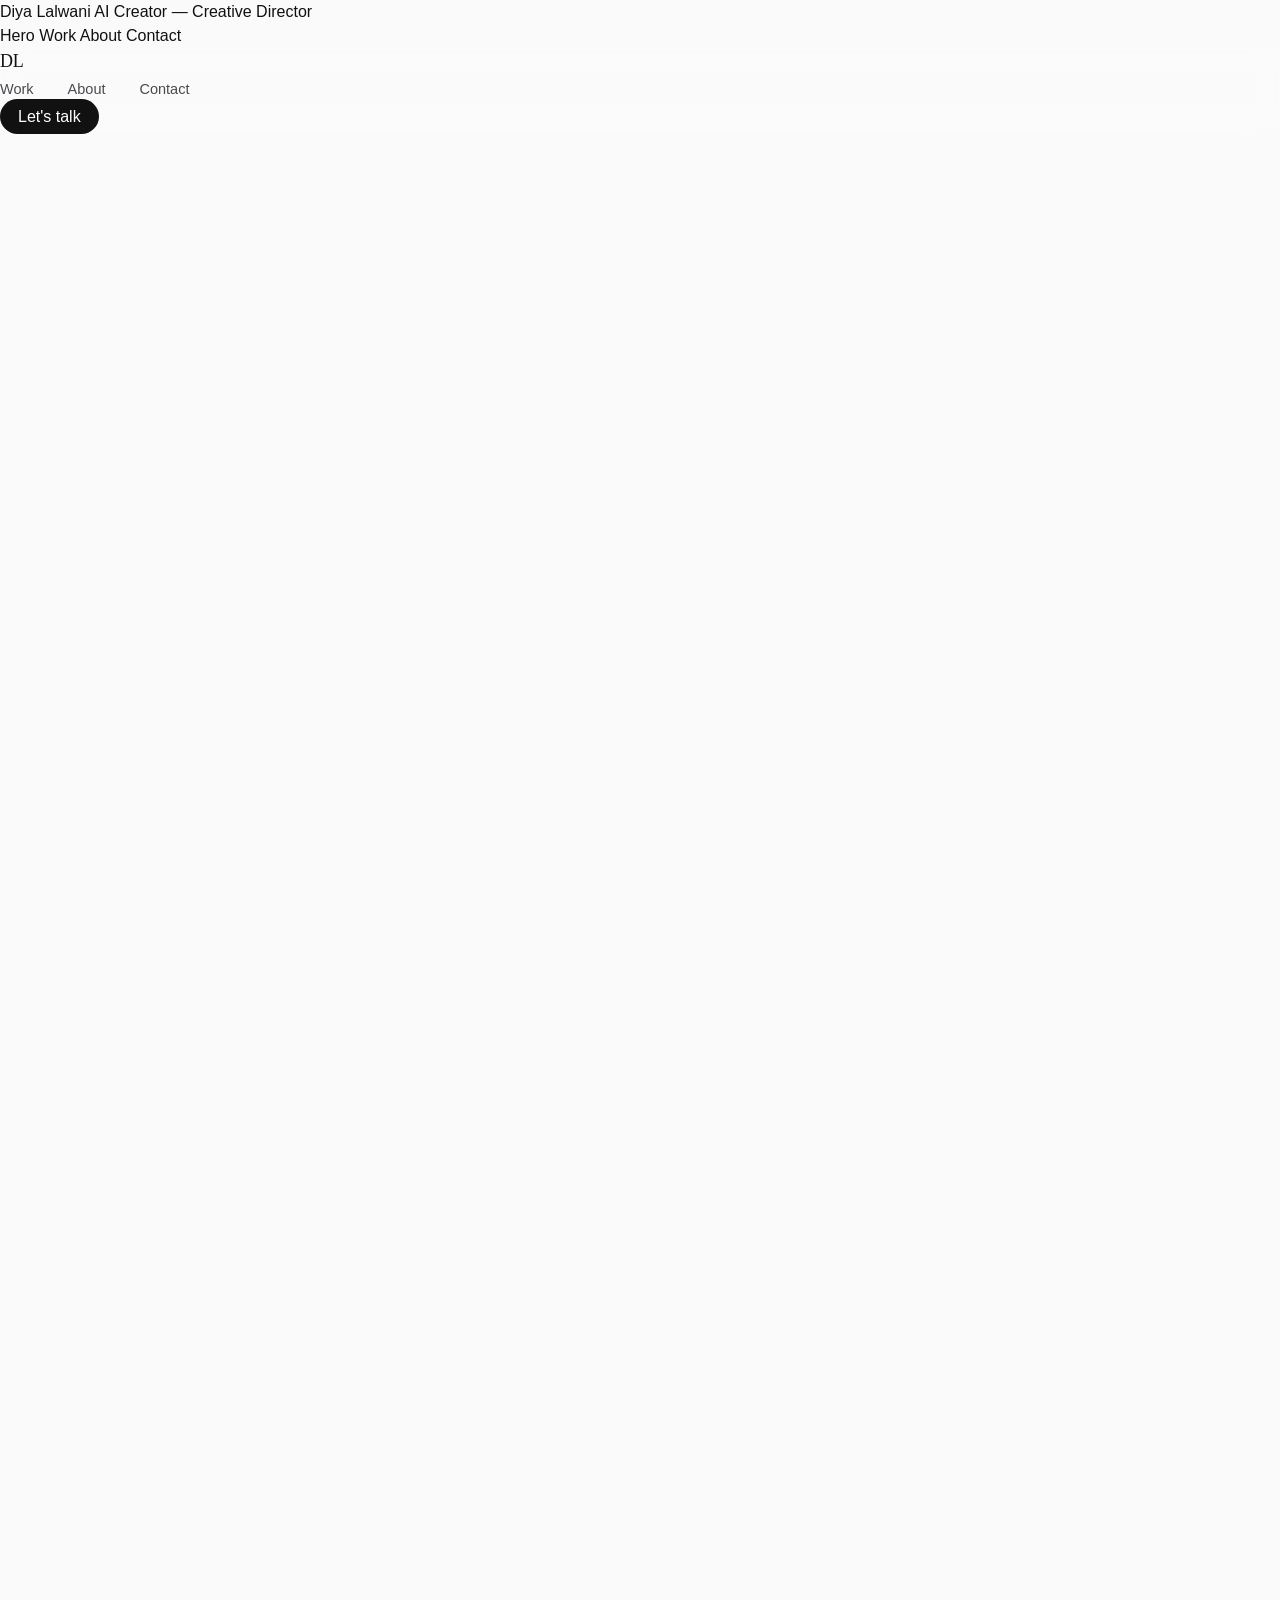
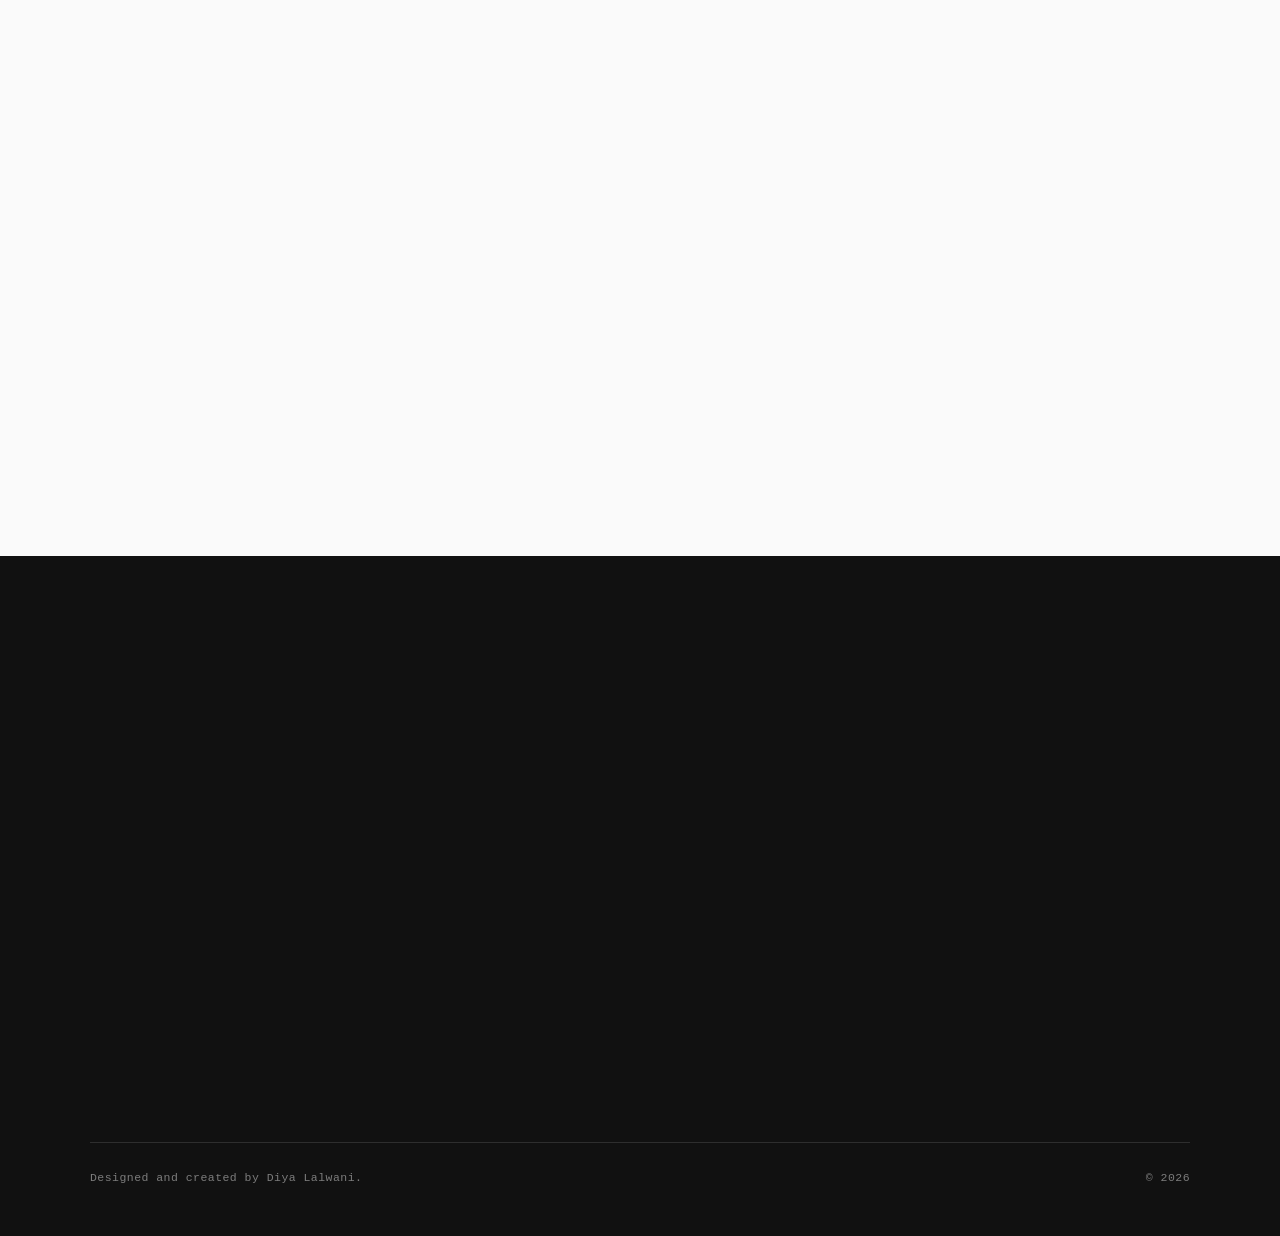
==== commit edd8ae89: "Update index.html" ====
--- a/index.html
+++ b/index.html
@@ -3,250 +3,133 @@
 <head>
 <meta charset="UTF-8">
 <meta name="viewport" content="width=device-width, initial-scale=1.0">
-<title>Diya Lalwani — AI Filmmaker &amp; Visual Storyteller</title>
-<meta name="description" content="Diya Lalwani — AI Creator, AI Filmmaker, Visual Storyteller and Creative Strategist. Turning AI into stories people remember.">
+<title>Diya Lalwani — AI Creator &amp; Creative Director</title>
+<meta name="description" content="Diya Lalwani — AI Creator, Creative Director. Cinematic AI films, speculative documentaries and experimental visual storytelling.">
 <link rel="preconnect" href="https://fonts.googleapis.com">
 <link rel="preconnect" href="https://fonts.gstatic.com" crossorigin>
-<link href="https://fonts.googleapis.com/css2?family=Fraunces:ital,opsz,wght@0,9..144,340;0,9..144,440;0,9..144,560;1,9..144,440&family=Inter:wght@400;500;600;700&family=IBM+Plex+Mono:wght@400;500&display=swap" rel="stylesheet">
+<link href="https://fonts.googleapis.com/css2?family=Instrument+Sans:ital,wght@0,400..700;1,400..700&family=Instrument+Serif:ital@0;1&family=JetBrains+Mono:wght@400;500&display=swap" rel="stylesheet">
 <link rel="stylesheet" href="style.css">
 </head>
 <body>
 
-<!-- Scroll progress / "scrubber" -->
-<div class="scrubber" aria-hidden="true">
-  <div class="scrubber-track"><div class="scrubber-fill" id="scrubberFill"></div></div>
-  <div class="scrubber-playhead" id="scrubberPlayhead"></div>
+<!-- OPENING TITLE CARD -->
+<div class="titlecard" id="titlecard" aria-hidden="true">
+  <span class="titlecard-name">Diya Lalwani</span>
+  <span class="titlecard-sub">AI Creator — Creative Director</span>
 </div>
 
-<!-- NAV -->
-<header class="nav" id="nav">
-  <div class="nav-inner">
-    <a href="#top" class="nav-mark">Diya Lalwani</a>
-    <nav class="nav-links" id="navLinks">
+<!-- SCENE RAIL (desktop signature nav) -->
+<nav class="scene-rail" id="sceneRail" aria-label="Section progress">
+  <a href="#hero" data-target="hero"><span></span>Hero</a>
+  <a href="#work" data-target="work"><span></span>Work</a>
+  <a href="#about" data-target="about"><span></span>About</a>
+  <a href="#contact" data-target="contact"><span></span>Contact</a>
+</nav>
+
+<!-- FLOATING NAV -->
+<header class="nav">
+  <div class="nav-pill">
+    <a href="#hero" class="nav-mark">DL</a>
+    <div class="nav-links">
       <a href="#work">Work</a>
-      <a href="#process">Process</a>
-      <a href="#toolbox">Toolbox</a>
       <a href="#about">About</a>
-      <a href="#contact" class="nav-cta">Get in touch</a>
-    </nav>
-    <button class="nav-toggle" id="navToggle" aria-label="Toggle menu" aria-expanded="false">
-      <span></span><span></span>
-    </button>
+      <a href="#contact">Contact</a>
+    </div>
+    <a href="#contact" class="nav-cta">Let's talk</a>
   </div>
 </header>
 
 <!-- HERO -->
-<section class="hero" id="top">
+<section class="hero" id="hero">
+  <div class="hero-glow glow-a" aria-hidden="true"></div>
+  <div class="hero-glow glow-b" aria-hidden="true"></div>
+
   <div class="hero-inner">
-    <p class="timecode reveal" data-reveal>00:00:00:01 — NOW RECORDING</p>
-    <h1 class="hero-headline reveal" data-reveal>
-      Turning <em>AI</em> into<br> stories people <em>remember.</em>
-    </h1>
-    <p class="hero-sub reveal" data-reveal>AI Creator&nbsp;&middot;&nbsp;AI Filmmaker&nbsp;&middot;&nbsp;Visual Storyteller&nbsp;&middot;&nbsp;Creative Strategist</p>
-    <div class="hero-actions reveal" data-reveal>
-      <a href="#work" class="btn btn-primary">View the reel</a>
-      <a href="#contact" class="btn btn-ghost">Start a project</a>
+    <div class="hero-copy">
+      <p class="eyebrow reveal" data-reveal>AI Creator &nbsp;·&nbsp; Creative Director</p>
+      <h1 class="hero-name reveal" data-reveal>Diya Lalwani</h1>
+      <h2 class="hero-headline reveal" data-reveal>Storytelling through <em>AI</em>.</h2>
+      <p class="hero-para reveal" data-reveal>I create cinematic AI films, speculative documentaries, branded storytelling and experimental visual experiences that merge creativity with emerging technology.</p>
+
+      <div class="hero-actions reveal" data-reveal>
+        <a href="#work" class="btn btn-primary">View Work</a>
+        <a href="#contact" class="btn btn-ghost">Contact</a>
+      </div>
+
+      <div class="hero-footer reveal" data-reveal>
+        <a href="mailto:Diya.aiworks@gmail.com" class="hero-email">Diya.aiworks@gmail.com</a>
+        <div class="hero-socials">
+          <a href="https://www.linkedin.com/in/diyalalwani-aiworks" target="_blank" rel="noopener" aria-label="LinkedIn">
+            <svg viewBox="0 0 24 24"><path d="M4.98 3.5a2.5 2.5 0 1 1 0 5 2.5 2.5 0 0 1 0-5zM3 9h4v12H3zM9.5 9H13v1.72c.51-.9 1.83-1.85 3.68-1.85 3.24 0 3.82 2.03 3.82 4.68V21h-4v-5.87c0-1.4-.03-3.2-1.95-3.2-1.96 0-2.26 1.53-2.26 3.1V21h-4z"/></svg>
+          </a>
+          <a href="https://x.com/diyalalwani99" target="_blank" rel="noopener" aria-label="X">
+            <svg viewBox="0 0 24 24"><path d="M18.9 2H22l-7.6 8.7L23.3 22h-6.9l-5.4-6.6L4.8 22H1.7l8.1-9.3L1 2h7.1l4.9 6.1zm-1.2 18h1.9L7.4 4H5.4z"/></svg>
+          </a>
+          <a href="https://youtube.com/@DiyaAiWorks" target="_blank" rel="noopener" aria-label="YouTube">
+            <svg viewBox="0 0 24 24"><path d="M23.5 6.7a3 3 0 0 0-2.1-2.1C19.5 4 12 4 12 4s-7.5 0-9.4.6A3 3 0 0 0 .5 6.7 31.6 31.6 0 0 0 0 12a31.6 31.6 0 0 0 .5 5.3 3 3 0 0 0 2.1 2.1C4.5 20 12 20 12 20s7.5 0 9.4-.6a3 3 0 0 0 2.1-2.1A31.6 31.6 0 0 0 24 12a31.6 31.6 0 0 0-.5-5.3zM9.6 15.5v-7l6.3 3.5z"/></svg>
+          </a>
+        </div>
+      </div>
+    </div>
+
+    <div class="hero-portrait reveal" data-reveal>
+      <div class="portrait-frame">
+        <span class="portrait-placeholder">Portrait<br>1600 × 2000</span>
+      </div>
+      <span class="frame-bracket tl"></span>
+      <span class="frame-bracket tr"></span>
+      <span class="frame-bracket bl"></span>
+      <span class="frame-bracket br"></span>
     </div>
   </div>
-  <div class="hero-frame reveal" data-reveal>
-    <div class="frame-photo" id="heroPhoto">
-      <span class="frame-photo-placeholder">Profile photo<br>1600 × 2000</span>
+</section>
+
+<!-- WORK -->
+<section class="work" id="work">
+  <div class="section-inner">
+    <div class="section-head reveal" data-reveal>
+      <p class="eyebrow">Scene One — The Work</p>
+      <h2>Selected films &amp; experiments</h2>
+      <p class="section-sub">A collection of self-initiated AI films, documentaries and visual experiments — each one an exploration in its own right.</p>
     </div>
-    <div class="frame-corner tl"></div>
-    <div class="frame-corner tr"></div>
-    <div class="frame-corner bl"></div>
-    <div class="frame-corner br"></div>
-    <span class="frame-label">DL — 001</span>
+
+    <div class="project-grid" id="projectGrid"><!-- injected by script.js --></div>
   </div>
-  <div class="scroll-cue" aria-hidden="true"><span></span>Scroll</div>
 </section>
 
 <!-- ABOUT -->
 <section class="about" id="about">
   <div class="section-inner about-grid">
-    <p class="timecode reveal" data-reveal>00:01:12:04 — ABOUT</p>
-    <h2 class="about-text reveal" data-reveal>
-      Hi, I'm Diya Lalwani. I create AI-powered films, documentaries, brand stories and visual experiences by combining storytelling, creativity and emerging technology.
-      <span class="about-text-muted">From research and scripting to prompt engineering and editing, I enjoy transforming ideas into meaningful visual experiences that inform, inspire and engage.</span>
-    </h2>
-  </div>
-</section>
-
-<!-- FEATURED PROJECTS -->
-<section class="work" id="work">
-  <div class="section-inner">
-    <div class="section-head reveal" data-reveal>
-      <p class="timecode">00:02:30:00 — SELECTED REELS</p>
-      <h2>Featured projects</h2>
+    <div class="about-portrait reveal" data-reveal>
+      <div class="portrait-frame small">
+        <span class="portrait-placeholder">Portrait<br>1200 × 1500</span>
+      </div>
     </div>
-
-    <div class="work-grid">
-
-      <article class="reel-card reveal" data-reveal>
-       <a class="reel-thumb"
-   href="https://youtu.be/YOUR_VIDEO_ID"
-   target="_blank"> tabindex="0" role="button" aria-label="Play Dot &amp; Key — Beyond the Brief">
-          <span class="reel-index">REEL 01</span>
-          <span class="play-btn" aria-hidden="true"><svg viewBox="0 0 24 24"><path d="M8 5v14l11-7z"/></svg></span>
-          <img src="https://img.youtube.com/vi/YOUR_VIDEO_ID/maxresdefault.jpg" alt="Dot & Key">
-        </a>
-        <div class="reel-meta">
-          <p class="reel-category">AI Brand Strategy</p>
-          <h3>Dot &amp; Key — Beyond the Brief</h3>
-          <p class="reel-desc">A cinematic AI-powered brand analysis exploring storytelling, positioning and marketing strategy beyond the original campaign brief.</p>
-        </div>
-      </article>
-
-      <article class="reel-card reveal" data-reveal>
-        <div class="reel-thumb" tabindex="0" role="button" aria-label="Play The Future of AI Education">
-          <span class="reel-index">REEL 02</span>
-          <span class="play-btn" aria-hidden="true"><svg viewBox="0 0 24 24"><path d="M8 5v14l11-7z"/></svg></span>
-          <span class="reel-thumb-caption">YouTube — add embed / thumbnail</span>
-        </div>
-        <div class="reel-meta">
-          <p class="reel-category">AI Film</p>
-          <h3>The Future of AI Education</h3>
-          <p class="reel-desc">A LEGO-inspired cinematic concept film visualizing the future of AI-powered education through immersive storytelling and AI-generated visuals.</p>
-        </div>
-      </article>
-
-      <article class="reel-card reveal" data-reveal>
-        <div class="reel-thumb" tabindex="0" role="button" aria-label="Play History Lies">
-          <span class="reel-index">REEL 03</span>
-          <span class="play-btn" aria-hidden="true"><svg viewBox="0 0 24 24"><path d="M8 5v14l11-7z"/></svg></span>
-          <span class="reel-thumb-caption">YouTube — add embed / thumbnail</span>
-        </div>
-        <div class="reel-meta">
-          <p class="reel-category">AI Documentary Series</p>
-          <h3>History Lies</h3>
-          <p class="reel-desc">A documentary-style AI series bringing forgotten historical events to life through cinematic storytelling.</p>
-        </div>
-      </article>
-
-      <article class="reel-card reveal" data-reveal>
-        <div class="reel-thumb" tabindex="0" role="button" aria-label="Play The Great Indian Maggi Case">
-          <span class="reel-index">REEL 04</span>
-          <span class="play-btn" aria-hidden="true"><svg viewBox="0 0 24 24"><path d="M8 5v14l11-7z"/></svg></span>
-          <span class="reel-thumb-caption">YouTube — add embed / thumbnail</span>
-        </div>
-        <div class="reel-meta">
-          <p class="reel-category">AI Documentary</p>
-          <h3>The Great Indian Maggi Case</h3>
-          <p class="reel-desc">A documentary exploring one of India's biggest consumer controversies using AI-powered storytelling and cinematic visuals.</p>
-        </div>
-      </article>
-
-      <article class="reel-card reveal" data-reveal>
-        <div class="reel-thumb" tabindex="0" role="button" aria-label="Play Dinosaurs Planet">
-          <span class="reel-index">REEL 05</span>
-          <span class="play-btn" aria-hidden="true"><svg viewBox="0 0 24 24"><path d="M8 5v14l11-7z"/></svg></span>
-          <span class="reel-thumb-caption">YouTube — add embed / thumbnail</span>
-        </div>
-        <div class="reel-meta">
-          <p class="reel-category">Creative Lab</p>
-          <h3>Dinosaurs Planet</h3>
-          <p class="reel-desc">A cinematic AI world-building experiment recreating prehistoric life through visual storytelling.</p>
-        </div>
-      </article>
-
-      <article class="reel-card reveal" data-reveal>
-        <div class="reel-thumb" tabindex="0" role="button" aria-label="Play Birbhum">
-          <span class="reel-index">REEL 06</span>
-          <span class="play-btn" aria-hidden="true"><svg viewBox="0 0 24 24"><path d="M8 5v14l11-7z"/></svg></span>
-          <span class="reel-thumb-caption">YouTube — add embed / thumbnail</span>
-        </div>
-        <div class="reel-meta">
-          <p class="reel-category">Creative Documentary</p>
-          <h3>Birbhum</h3>
-          <p class="reel-desc">An AI-assisted documentary exploring the culture and identity of Birbhum through cinematic storytelling.</p>
-        </div>
-      </article>
-
-    </div>
-  </div>
-</section>
-
-<!-- CREATIVE PROCESS -->
-<section class="process" id="process">
-  <div class="section-inner">
-    <div class="section-head reveal" data-reveal>
-      <p class="timecode">00:04:45:00 — HOW IT'S MADE</p>
-      <h2>Creative process</h2>
-    </div>
-
-    <ol class="timeline">
-      <li class="timeline-step reveal" data-reveal>
-        <span class="timeline-code">01</span>
-        <div><h3>Research</h3><p>Grounding every story in real context, references and source material.</p></div>
-      </li>
-      <li class="timeline-step reveal" data-reveal>
-        <span class="timeline-code">02</span>
-        <div><h3>Script</h3><p>Shaping narrative structure, tone and pacing before a single frame exists.</p></div>
-      </li>
-      <li class="timeline-step reveal" data-reveal>
-        <span class="timeline-code">03</span>
-        <div><h3>Storyboard</h3><p>Planning shots, composition and visual rhythm scene by scene.</p></div>
-      </li>
-      <li class="timeline-step reveal" data-reveal>
-        <span class="timeline-code">04</span>
-        <div><h3>Prompt Engineering</h3><p>Translating creative intent into precise, repeatable AI direction.</p></div>
-      </li>
-      <li class="timeline-step reveal" data-reveal>
-        <span class="timeline-code">05</span>
-        <div><h3>AI Generation</h3><p>Producing footage, visuals and voice with the right tool for each shot.</p></div>
-      </li>
-      <li class="timeline-step reveal" data-reveal>
-        <span class="timeline-code">06</span>
-        <div><h3>Editing</h3><p>Cutting, grading and scoring the piece into a cohesive experience.</p></div>
-      </li>
-      <li class="timeline-step reveal" data-reveal>
-        <span class="timeline-code">07</span>
-        <div><h3>Publishing</h3><p>Packaging and releasing the final story to the right audience.</p></div>
-      </li>
-    </ol>
-  </div>
-</section>
-
-<!-- AI TOOLBOX -->
-<section class="toolbox" id="toolbox">
-  <div class="section-inner">
-    <div class="section-head reveal" data-reveal>
-      <p class="timecode">00:06:20:00 — THE TOOLBOX</p>
-      <h2>AI toolbox</h2>
-    </div>
-    <div class="tool-grid">
-      <div class="tool-card reveal" data-reveal><span class="tool-mark">Gp</span><span class="tool-name">ChatGPT</span></div>
-      <div class="tool-card reveal" data-reveal><span class="tool-mark">Cl</span><span class="tool-name">Claude</span></div>
-      <div class="tool-card reveal" data-reveal><span class="tool-mark">Ge</span><span class="tool-name">Gemini</span></div>
-      <div class="tool-card reveal" data-reveal><span class="tool-mark">Ve</span><span class="tool-name">Google Veo</span></div>
-      <div class="tool-card reveal" data-reveal><span class="tool-mark">Rw</span><span class="tool-name">Runway</span></div>
-      <div class="tool-card reveal" data-reveal><span class="tool-mark">Kl</span><span class="tool-name">Kling</span></div>
-      <div class="tool-card reveal" data-reveal><span class="tool-mark">El</span><span class="tool-name">ElevenLabs</span></div>
-      <div class="tool-card reveal" data-reveal><span class="tool-mark">Cv</span><span class="tool-name">Canva</span></div>
-      <div class="tool-card reveal" data-reveal><span class="tool-mark">Cc</span><span class="tool-name">CapCut</span></div>
+    <div class="about-copy reveal" data-reveal>
+      <p class="eyebrow">Scene Two — The Creator</p>
+      <h2>About Me</h2>
+      <p class="about-text">I'm an AI Creator exploring the intersection of storytelling, design and emerging technology. My work spans speculative documentaries, cinematic brand concepts, educational experiences and experimental visual narratives. Every project is independently conceived to explore how AI can enhance creativity, communication and imagination.</p>
     </div>
   </div>
 </section>
 
 <!-- CONTACT -->
 <footer class="contact" id="contact">
+  <div class="contact-glow" aria-hidden="true"></div>
   <div class="section-inner">
-    <p class="timecode reveal" data-reveal>00:08:00:00 — CUT TO BLACK</p>
-    <h2 class="contact-headline reveal" data-reveal>Let's tell your<br>next story.</h2>
-    <a href="mailto:hello@diyalalwani.com" class="contact-email reveal" data-reveal>hello@diyalalwani.com</a>
+    <p class="eyebrow reveal" data-reveal>Scene Three — Get In Touch</p>
+    <h2 class="contact-headline reveal" data-reveal>Let's create something<br><em>extraordinary.</em></h2>
+    <a href="mailto:Diya.aiworks@gmail.com" class="contact-email reveal" data-reveal>Diya.aiworks@gmail.com</a>
 
-    <div class="contact-links reveal" data-reveal>
-      <a href="#" target="_blank" rel="noopener">LinkedIn</a>
-      <a href="mailto:hello@diyalalwani.com">Email</a>
-      <a href="#" target="_blank" rel="noopener">GitHub</a>
-      <a href="#" target="_blank" rel="noopener">Instagram</a>
-      <a href="#" target="_blank" rel="noopener">YouTube</a>
-      <a href="#" target="_blank" rel="noopener">X</a>
+    <div class="contact-buttons reveal" data-reveal>
+      <a href="https://www.linkedin.com/in/diyalalwani-aiworks" target="_blank" rel="noopener" class="btn btn-ghost">LinkedIn</a>
+      <a href="https://x.com/diyalalwani99" target="_blank" rel="noopener" class="btn btn-ghost">X</a>
+      <a href="https://youtube.com/@DiyaAiWorks" target="_blank" rel="noopener" class="btn btn-ghost">YouTube</a>
     </div>
 
     <div class="contact-bottom">
-      <span>© 2026 Diya Lalwani</span>
-      <span>Directed, written &amp; edited in India</span>
+      <span>Designed and created by Diya Lalwani.</span>
+      <span>© 2026</span>
     </div>
   </div>
 </footer>
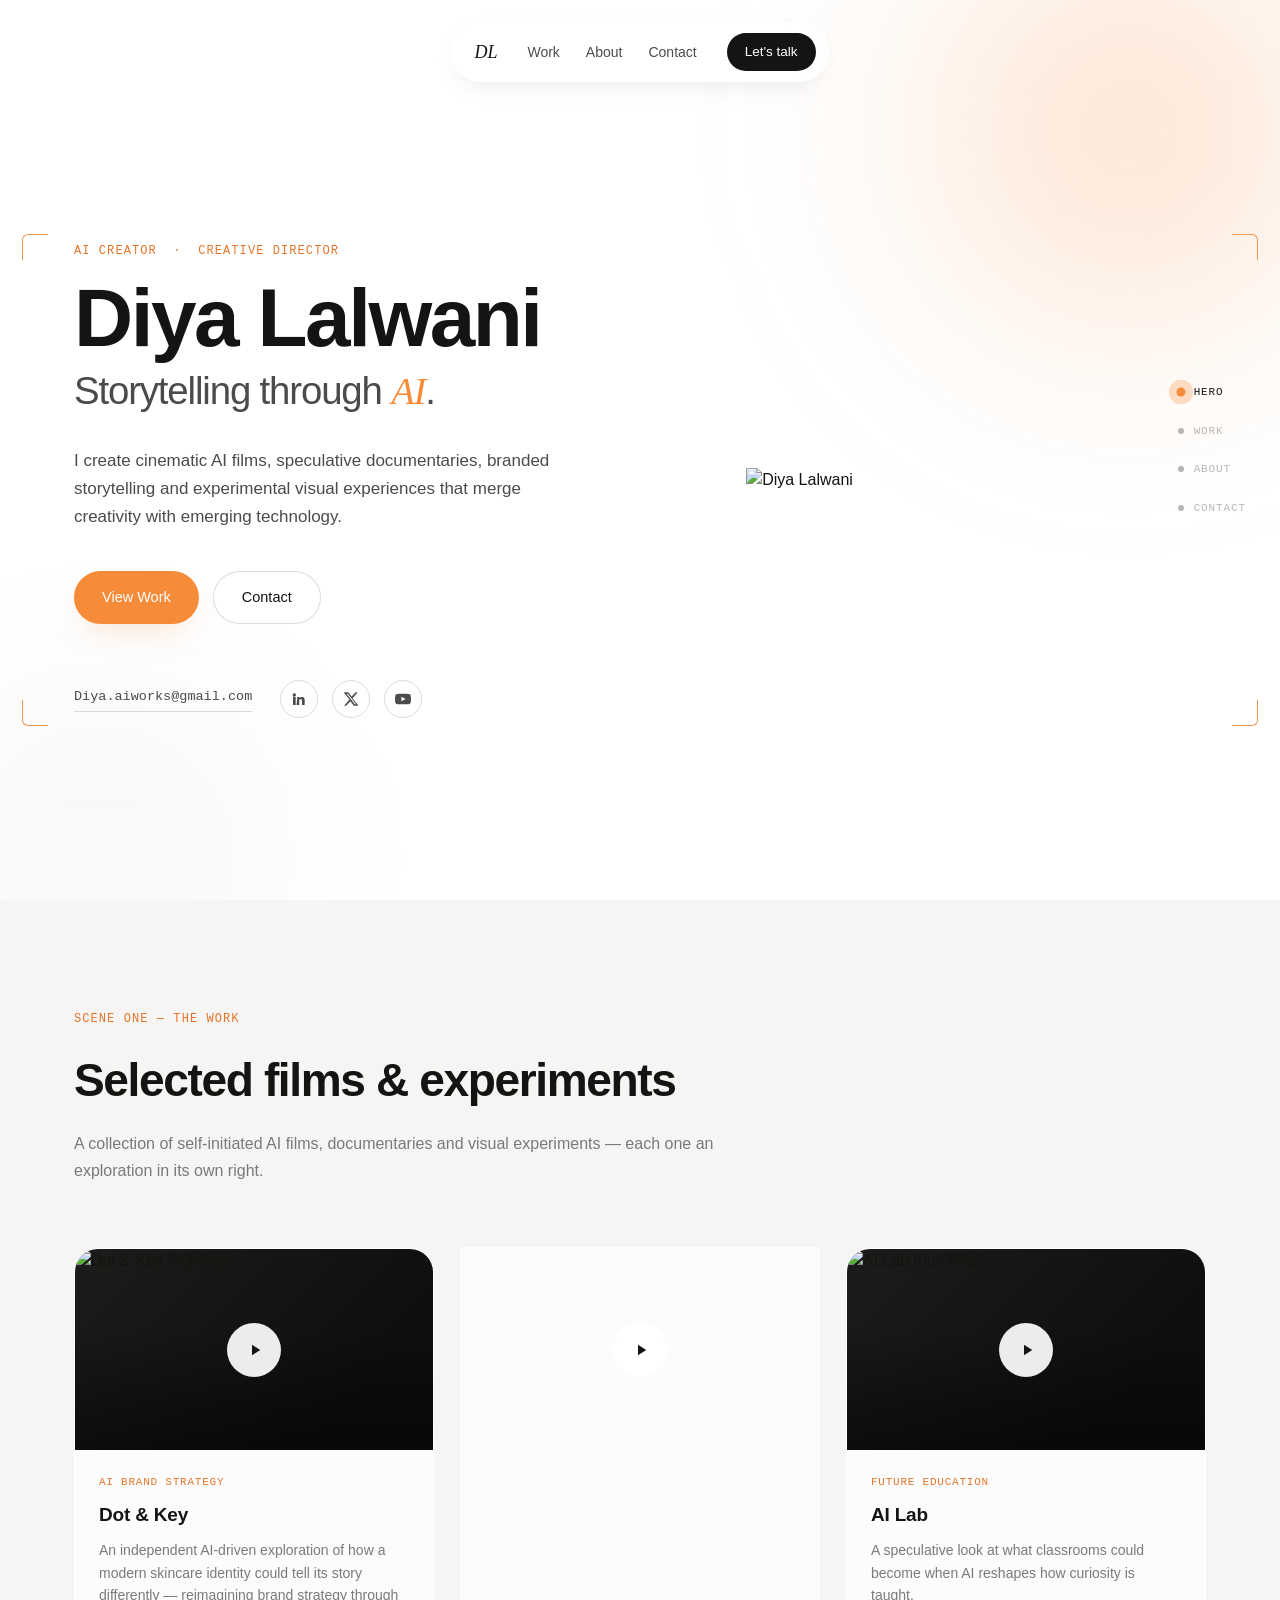
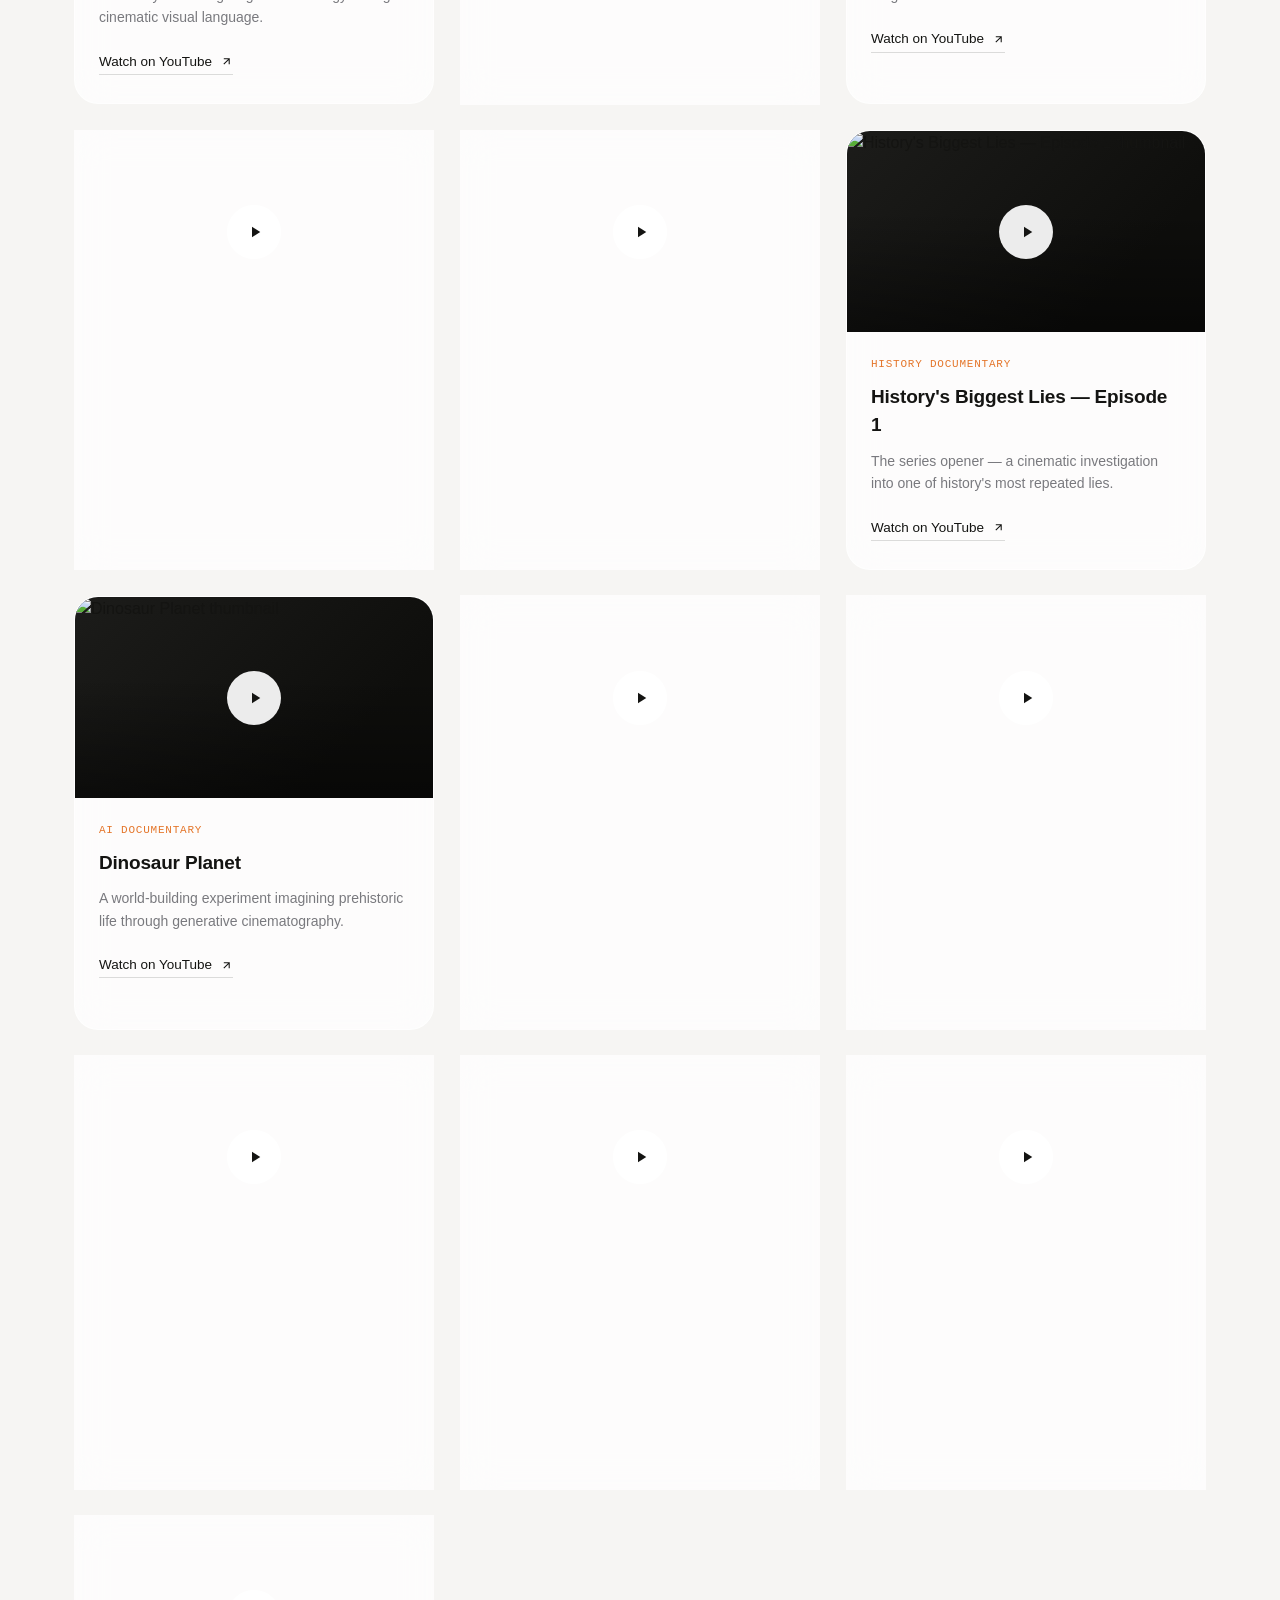
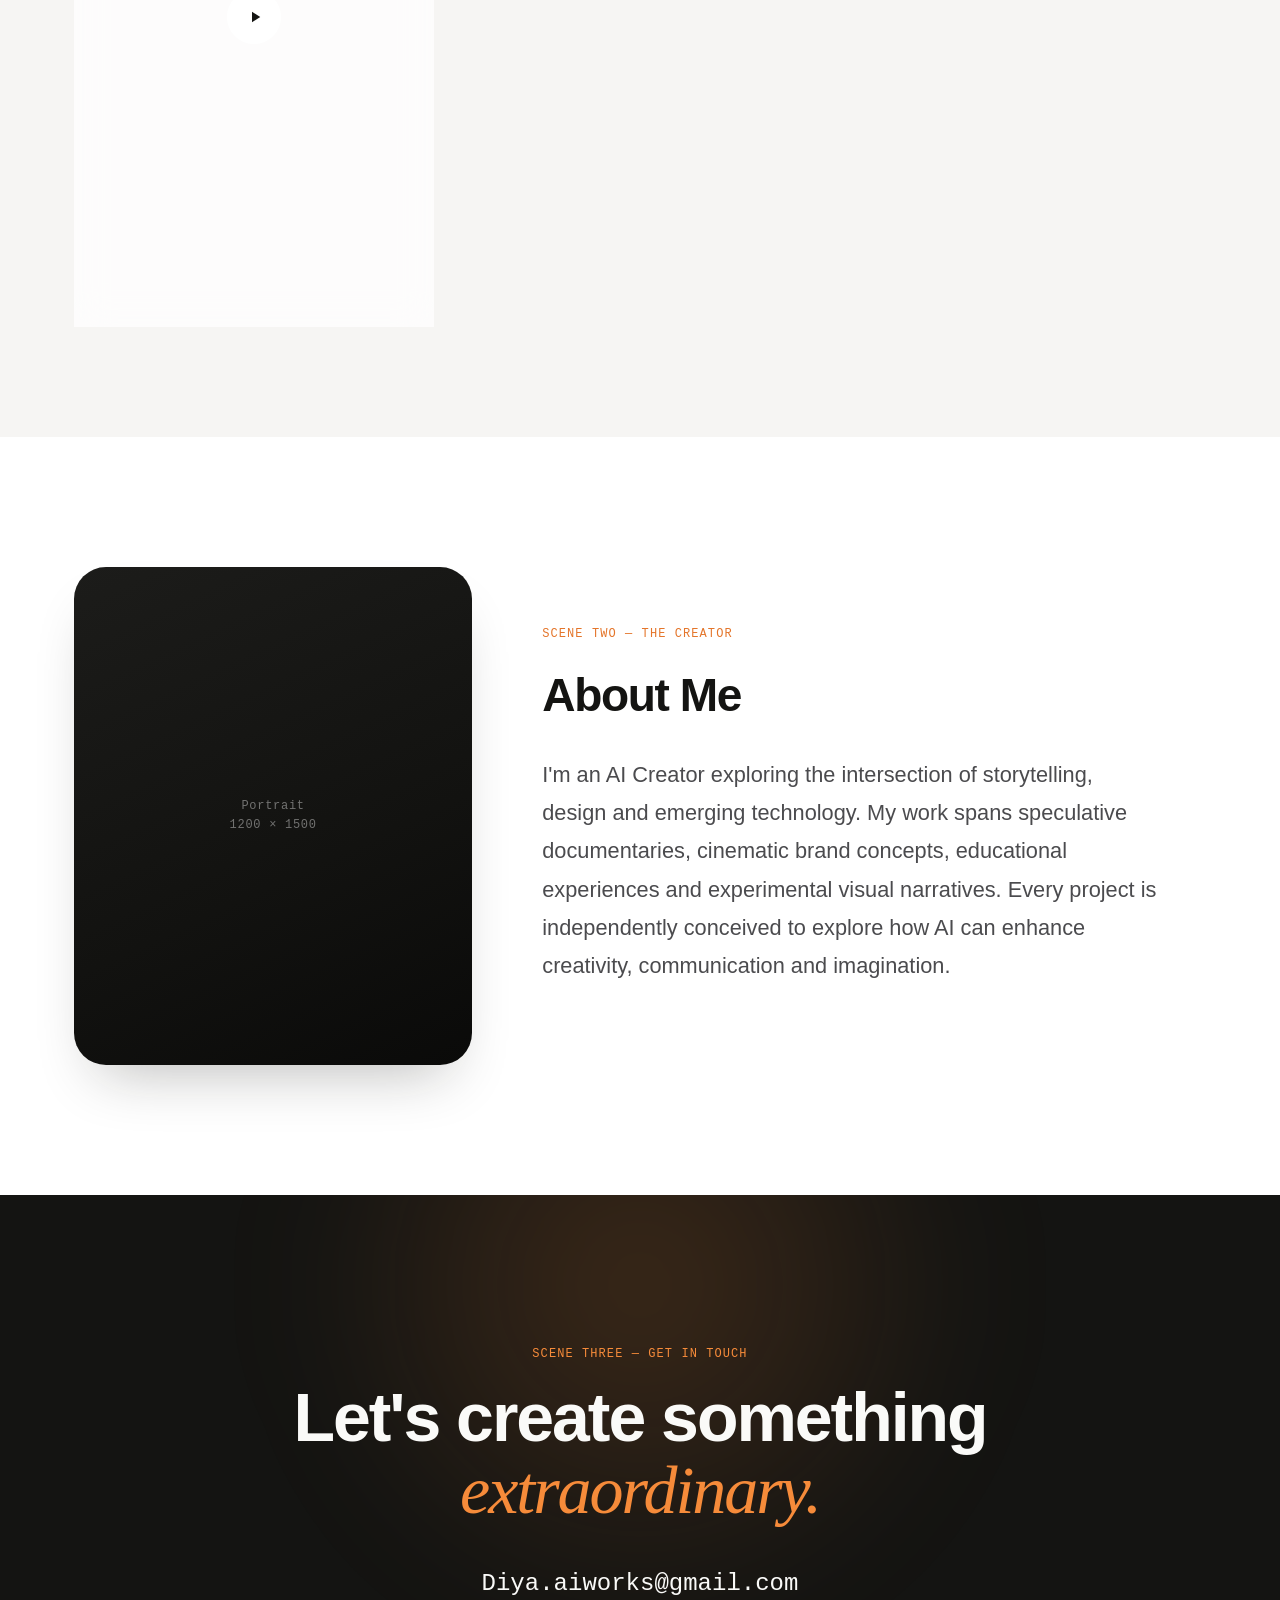
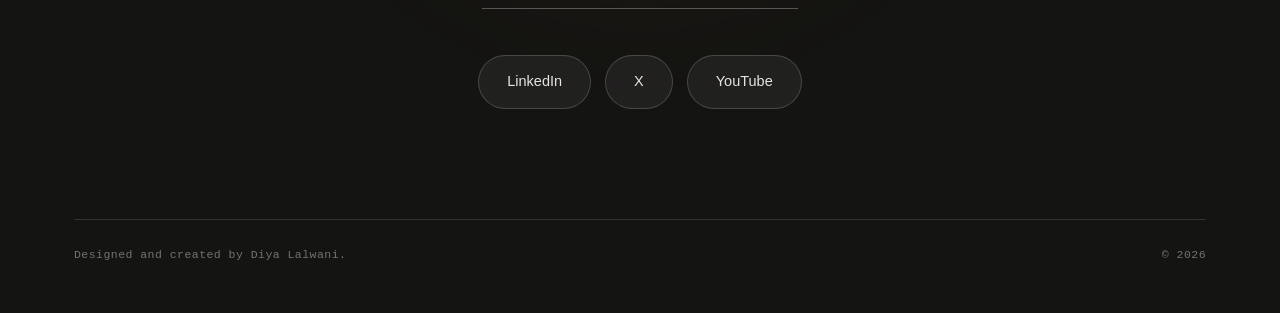
==== commit c8846737: "Update hero portrait with profile image Replaced placeholder portrait with actual image of Diya Lalw" ====
--- a/index.html
+++ b/index.html
@@ -72,10 +72,11 @@
       </div>
     </div>
 
-    <div class="hero-portrait reveal" data-reveal>
-      <div class="portrait-frame">
-        <span class="portrait-placeholder">Portrait<br>1600 × 2000</span>
-      </div>
+ <div class="hero-portrait">
+    <img src="images/profile.jpg"
+         alt="Diya Lalwani"
+         class="profile-image">
+</div>
       <span class="frame-bracket tl"></span>
       <span class="frame-bracket tr"></span>
       <span class="frame-bracket bl"></span>
--- a/style.css
+++ b/style.css
@@ -2,27 +2,35 @@
    TOKENS
 ============================================================ */
 :root{
-  --bg: #FAFAFA;
-  --surface: #FFFFFF;
-  --ink: #111111;
-  --grey-700: #4A4A4E;
-  --grey-500: #7A7A80;
-  --grey-300: #B8B8BC;
-  --line: #E7E7E4;
-  --line-strong: #D8D8D4;
-  --indigo: #4338CA;
-  --indigo-strong: #342B99;
-  --indigo-tint: #EEEEFD;
-
-  --font-display: "Fraunces", Georgia, serif;
-  --font-body: "Inter", -apple-system, BlinkMacSystemFont, "Segoe UI", sans-serif;
-  --font-mono: "IBM Plex Mono", ui-monospace, monospace;
-
-  --container: 1180px;
-  --radius-l: 28px;
-  --radius-m: 18px;
+  --bg: #FFFFFF;
+  --bg-soft: #F6F5F3;
+  --ink: #141412;
+  --grey-700: #4B4B4E;
+  --grey-500: #79797E;
+  --grey-300: #B7B6B4;
+  --line: rgba(20,20,18,0.08);
+  --line-strong: rgba(20,20,18,0.14);
+
+  --accent: #F68B3A;
+  --accent-strong: #E4752A;
+  --accent-tint: #FDEEDD;
+  --accent-glow: rgba(246,139,58,0.28);
+
+  --glass-bg: rgba(255,255,255,0.55);
+  --glass-bg-strong: rgba(255,255,255,0.72);
+  --glass-border: rgba(255,255,255,0.65);
+
+  --font-display: "Instrument Sans", -apple-system, BlinkMacSystemFont, sans-serif;
+  --font-serif: "Instrument Serif", Georgia, serif;
+  --font-mono: "JetBrains Mono", ui-monospace, monospace;
+
+  --container: 1220px;
+  --radius-xl: 32px;
+  --radius-l: 24px;
+  --radius-m: 16px;
   --radius-s: 10px;
   --ease: cubic-bezier(.19,1,.22,1);
+  --ease-soft: cubic-bezier(.22,.61,.36,1);
 }
 
 *{ box-sizing: border-box; }
@@ -36,231 +44,314 @@
   margin: 0;
   background: var(--bg);
   color: var(--ink);
-  font-family: var(--font-body);
+  font-family: var(--font-display);
   font-size: 16px;
   line-height: 1.5;
   -webkit-font-smoothing: antialiased;
+  overflow-x: hidden;
 }
 
 .section-inner{
   max-width: var(--container);
   margin: 0 auto;
-  padding: 0 40px;
-}
-
-h1,h2,h3{
+  padding: 0 44px;
+}
+
+h1,h2{
   font-family: var(--font-display);
-  font-weight: 440;
-  letter-spacing: -0.01em;
+  font-weight: 600;
+  letter-spacing: -0.03em;
   margin: 0;
 }
 
 em{
   font-style: italic;
-  color: var(--indigo);
+  font-family: var(--font-serif);
+  font-weight: 400;
+  color: var(--accent);
 }
 
 a{ color: inherit; text-decoration: none; }
-
 img{ max-width: 100%; display: block; }
-
-::selection{ background: var(--indigo); color: #fff; }
-
-/* Timecode / signature label motif */
-.timecode{
+::selection{ background: var(--accent); color: #fff; }
+
+.eyebrow{
   font-family: var(--font-mono);
   font-size: 12px;
+  letter-spacing: 0.09em;
+  text-transform: uppercase;
+  color: var(--accent-strong);
+  margin: 0 0 18px;
+}
+
+/* ============================================================
+   OPENING TITLE CARD
+============================================================ */
+.titlecard{
+  position: fixed;
+  inset: 0;
+  z-index: 2000;
+  background: var(--bg);
+  display: flex;
+  flex-direction: column;
+  align-items: center;
+  justify-content: center;
+  gap: 14px;
+  animation: titlecardOut 900ms var(--ease) 1400ms forwards;
+}
+.titlecard-name{
+  font-family: var(--font-serif);
+  font-style: italic;
+  font-size: clamp(32px, 5vw, 52px);
+  letter-spacing: -0.01em;
+  opacity: 0;
+  animation: titlecardIn 900ms var(--ease-soft) 150ms forwards;
+}
+.titlecard-sub{
+  font-family: var(--font-mono);
+  font-size: 12px;
+  letter-spacing: 0.14em;
+  text-transform: uppercase;
+  color: var(--grey-500);
+  opacity: 0;
+  animation: titlecardIn 900ms var(--ease-soft) 420ms forwards;
+}
+@keyframes titlecardIn{
+  from{ opacity: 0; transform: translateY(10px); }
+  to{ opacity: 1; transform: translateY(0); }
+}
+@keyframes titlecardOut{
+  from{ opacity: 1; visibility: visible; }
+  to{ opacity: 0; visibility: hidden; pointer-events: none; }
+}
+@media (prefers-reduced-motion: reduce){
+  .titlecard{ display: none; }
+}
+
+/* ============================================================
+   SCENE RAIL (signature scroll-progress element, desktop only)
+============================================================ */
+.scene-rail{
+  position: fixed;
+  right: 34px;
+  top: 50%;
+  transform: translateY(-50%);
+  z-index: 700;
+  display: flex;
+  flex-direction: column;
+  gap: 22px;
+}
+.scene-rail a{
+  display: flex;
+  align-items: center;
+  gap: 10px;
+  font-family: var(--font-mono);
+  font-size: 11px;
   letter-spacing: 0.08em;
   text-transform: uppercase;
-  color: var(--indigo);
-  margin: 0 0 14px;
-}
-
-/* ============================================================
-   SCRUBBER (scroll progress, signature element)
-============================================================ */
-.scrubber{
+  color: var(--grey-300);
+  transition: color 300ms var(--ease);
+}
+.scene-rail a span{
+  width: 6px; height: 6px;
+  border-radius: 50%;
+  background: var(--grey-300);
+  transition: background 300ms var(--ease), transform 300ms var(--ease), box-shadow 300ms var(--ease);
+}
+.scene-rail a:hover{ color: var(--grey-700); }
+.scene-rail a.active{ color: var(--ink); }
+.scene-rail a.active span{
+  background: var(--accent);
+  transform: scale(1.5);
+  box-shadow: 0 0 0 5px var(--accent-glow);
+}
+@media (max-width: 1180px){ .scene-rail{ display: none; } }
+
+/* ============================================================
+   NAV
+============================================================ */
+.nav{
   position: fixed;
-  top: 0; left: 0; right: 0;
+  top: 22px;
+  left: 0; right: 0;
   z-index: 900;
-  height: 3px;
-  pointer-events: none;
-}
-.scrubber-track{
-  position: absolute; inset: 0;
-  background: transparent;
-}
-.scrubber-fill{
-  height: 100%;
-  width: 0%;
-  background: var(--indigo);
-  transition: width 60ms linear;
-}
-.scrubber-playhead{
-  position: absolute;
-  top: -3px;
-  left: 0%;
-  width: 9px; height: 9px;
-  border-radius: 50%;
-  background: var(--indigo);
-  box-shadow: 0 0 0 4px rgba(67,56,202,0.12);
-  transform: translateX(-50%);
-  transition: left 60ms linear;
-}
-
-/* ============================================================
-   NAV
-============================================================ */
-.nav{
-  position: sticky;
-  top: 0;
-  z-index: 800;
-  background: rgba(250,250,250,0.82);
-  backdrop-filter: saturate(180%) blur(14px);
-  -webkit-backdrop-filter: saturate(180%) blur(14px);
-  border-bottom: 1px solid transparent;
-  transition: border-color 300ms var(--ease);
-}
-.nav.scrolled{ border-bottom-color: var(--line); }
-
-.nav-inner{
-  max-width: var(--container);
-  margin: 0 auto;
-  padding: 18px 40px;
-  display: flex;
-  align-items: center;
-  justify-content: space-between;
+  display: flex;
+  justify-content: center;
+  padding: 0 20px;
+}
+.nav-pill{
+  display: flex;
+  align-items: center;
+  gap: 30px;
+  padding: 10px 12px 10px 22px;
+  background: var(--glass-bg-strong);
+  backdrop-filter: blur(20px) saturate(180%);
+  -webkit-backdrop-filter: blur(20px) saturate(180%);
+  border: 1px solid var(--glass-border);
+  border-radius: 100px;
+  box-shadow: 0 8px 30px -12px rgba(20,20,18,0.14);
 }
 .nav-mark{
-  font-family: var(--font-display);
+  font-family: var(--font-serif);
+  font-style: italic;
   font-size: 18px;
-  font-weight: 500;
-  letter-spacing: -0.01em;
 }
 .nav-links{
   display: flex;
-  align-items: center;
-  gap: 34px;
-  font-size: 14.5px;
+  gap: 26px;
+  font-size: 14px;
   color: var(--grey-700);
 }
-.nav-links a{
-  position: relative;
-  padding: 4px 0;
-  transition: color 200ms var(--ease);
-}
-.nav-links a:not(.nav-cta)::after{
-  content: "";
-  position: absolute;
-  left: 0; bottom: -2px;
-  width: 0%; height: 1px;
-  background: var(--ink);
-  transition: width 260ms var(--ease);
-}
-.nav-links a:not(.nav-cta):hover{ color: var(--ink); }
-.nav-links a:not(.nav-cta):hover::after{ width: 100%; }
-
+.nav-links a{ transition: color 220ms var(--ease); }
+.nav-links a:hover{ color: var(--ink); }
 .nav-cta{
   background: var(--ink);
   color: #fff;
+  font-size: 13.5px;
+  font-weight: 500;
   padding: 9px 18px;
   border-radius: 100px;
   transition: background 220ms var(--ease), transform 220ms var(--ease);
 }
-.nav-cta:hover{ background: var(--indigo); transform: translateY(-1px); }
-
-.nav-toggle{
-  display: none;
-  flex-direction: column;
-  justify-content: center;
-  gap: 5px;
-  width: 34px; height: 34px;
-  background: none;
-  border: none;
-  cursor: pointer;
-}
-.nav-toggle span{
-  width: 100%; height: 1.5px;
-  background: var(--ink);
-  transition: transform 260ms var(--ease), opacity 260ms var(--ease);
-}
-.nav-toggle.open span:first-child{ transform: translateY(3.25px) rotate(45deg); }
-.nav-toggle.open span:last-child{ transform: translateY(-3.25px) rotate(-45deg); }
+.nav-cta:hover{ background: var(--accent); transform: translateY(-1px); }
+
+@media (max-width: 640px){
+  .nav-links{ display: none; }
+  .nav-pill{ gap: 16px; }
+}
 
 /* ============================================================
    HERO
 ============================================================ */
 .hero{
   position: relative;
+  min-height: 100vh;
+  display: flex;
+  align-items: center;
+  padding: 140px 0 80px;
+  overflow: hidden;
+}
+.hero-glow{
+  position: absolute;
+  border-radius: 50%;
+  filter: blur(90px);
+  pointer-events: none;
+  z-index: 0;
+}
+.glow-a{
+  width: 620px; height: 620px;
+  top: -180px; right: -160px;
+  background: radial-gradient(circle, var(--accent-glow), transparent 70%);
+}
+.glow-b{
+  width: 480px; height: 480px;
+  bottom: -200px; left: -140px;
+  background: radial-gradient(circle, rgba(20,20,18,0.05), transparent 70%);
+}
+
+.hero-inner{
+  position: relative;
+  z-index: 1;
   max-width: var(--container);
   margin: 0 auto;
-  padding: 100px 40px 0;
+  padding: 0 44px;
   display: grid;
   grid-template-columns: 1.15fr 0.85fr;
-  gap: 40px;
-  align-items: center;
-  min-height: 86vh;
-}
-.hero-inner{ padding-right: 20px; }
-
+  gap: 50px;
+  align-items: center;
+  width: 100%;
+}
+
+.hero-name{
+  font-size: clamp(48px, 6.4vw, 92px);
+  line-height: 0.98;
+  margin: 6px 0 4px;
+}
 .hero-headline{
-  font-size: clamp(40px, 5.4vw, 74px);
-  line-height: 1.05;
-  font-weight: 400;
-  max-width: 720px;
-}
-
-.hero-sub{
-  margin: 28px 0 0;
+  font-size: clamp(26px, 3vw, 40px);
+  font-weight: 500;
+  color: var(--grey-700);
+  margin: 0 0 26px;
+}
+.hero-para{
   font-size: 17px;
+  line-height: 1.65;
   color: var(--grey-700);
   max-width: 480px;
-}
-
-.hero-actions{
-  display: flex;
-  gap: 14px;
-  margin-top: 40px;
-}
+  margin: 0 0 40px;
+}
+
+.hero-actions{ display: flex; gap: 14px; margin-bottom: 56px; }
 
 .btn{
   display: inline-flex;
   align-items: center;
   justify-content: center;
-  padding: 14px 26px;
+  padding: 15px 28px;
   border-radius: 100px;
   font-size: 14.5px;
   font-weight: 500;
-  transition: background 220ms var(--ease), color 220ms var(--ease), transform 220ms var(--ease), border-color 220ms var(--ease);
+  transition: background 220ms var(--ease), color 220ms var(--ease), transform 220ms var(--ease), border-color 220ms var(--ease), box-shadow 220ms var(--ease);
 }
 .btn-primary{
-  background: var(--ink);
+  background: var(--accent);
   color: #fff;
-}
-.btn-primary:hover{ background: var(--indigo); transform: translateY(-2px); }
+  box-shadow: 0 14px 30px -12px var(--accent-glow);
+}
+.btn-primary:hover{ background: var(--accent-strong); transform: translateY(-2px); }
 .btn-ghost{
-  background: transparent;
+  background: var(--glass-bg);
+  backdrop-filter: blur(12px);
+  -webkit-backdrop-filter: blur(12px);
   color: var(--ink);
   border: 1px solid var(--line-strong);
 }
-.btn-ghost:hover{ border-color: var(--ink); transform: translateY(-2px); }
-
-.hero-frame{
+.btn-ghost:hover{ border-color: var(--accent); color: var(--accent-strong); transform: translateY(-2px); }
+
+.hero-footer{
+  display: flex;
+  align-items: center;
+  gap: 28px;
+  flex-wrap: wrap;
+}
+.hero-email{
+  font-family: var(--font-mono);
+  font-size: 13.5px;
+  color: var(--grey-700);
+  border-bottom: 1px solid var(--line-strong);
+  padding-bottom: 3px;
+  transition: color 220ms var(--ease), border-color 220ms var(--ease);
+}
+.hero-email:hover{ color: var(--accent-strong); border-color: var(--accent); }
+.hero-socials{ display: flex; gap: 14px; }
+.hero-socials a{
+  width: 38px; height: 38px;
+  border-radius: 50%;
+  border: 1px solid var(--line-strong);
+  display: flex;
+  align-items: center;
+  justify-content: center;
+  transition: border-color 220ms var(--ease), background 220ms var(--ease), transform 220ms var(--ease);
+}
+.hero-socials svg{ width: 16px; height: 16px; fill: var(--grey-700); transition: fill 220ms var(--ease); }
+.hero-socials a:hover{ background: var(--ink); border-color: var(--ink); transform: translateY(-2px); }
+.hero-socials a:hover svg{ fill: #fff; }
+
+.hero-portrait{ position: relative; }
+.portrait-frame{
   position: relative;
   aspect-ratio: 4/5;
-  border-radius: var(--radius-l);
+  border-radius: var(--radius-xl);
   overflow: hidden;
-  background: var(--ink);
-}
-.frame-photo{
-  width: 100%; height: 100%;
-  display: flex;
-  align-items: center;
-  justify-content: center;
-  background:
-    linear-gradient(160deg, #1b1b1f 0%, #111111 60%, #0a0a0c 100%);
-}
-.frame-photo-placeholder{
+  background: linear-gradient(155deg, #1c1c1a 0%, #121210 60%, #0a0a09 100%);
+  box-shadow: 0 40px 80px -30px rgba(20,20,18,0.35);
+}
+.portrait-frame.small{ aspect-ratio: 4/5; box-shadow: 0 30px 60px -26px rgba(20,20,18,0.3); }
+.portrait-placeholder{
+  position: absolute; inset: 0;
+  display: flex;
+  align-items: center;
+  justify-content: center;
   font-family: var(--font-mono);
   font-size: 12px;
   letter-spacing: 0.06em;
@@ -268,317 +359,229 @@
   text-align: center;
   line-height: 1.6;
 }
-.frame-corner{
+.frame-bracket{
   position: absolute;
-  width: 22px; height: 22px;
-  border: 1.5px solid rgba(255,255,255,0.55);
-}
-.frame-corner.tl{ top: 16px; left: 16px; border-right: none; border-bottom: none; }
-.frame-corner.tr{ top: 16px; right: 16px; border-left: none; border-bottom: none; }
-.frame-corner.bl{ bottom: 16px; left: 16px; border-right: none; border-top: none; }
-.frame-corner.br{ bottom: 16px; right: 16px; border-left: none; border-top: none; }
-.frame-label{
-  position: absolute;
-  bottom: 18px; left: 50%;
-  transform: translateX(-50%);
-  font-family: var(--font-mono);
-  font-size: 11px;
-  letter-spacing: 0.1em;
-  color: rgba(255,255,255,0.75);
-}
-
-.scroll-cue{
-  position: absolute;
-  left: 40px;
-  bottom: 28px;
-  display: flex;
-  align-items: center;
-  gap: 10px;
-  font-family: var(--font-mono);
-  font-size: 11px;
-  letter-spacing: 0.1em;
+  width: 26px; height: 26px;
+  border: 1.5px solid var(--accent);
+  opacity: 0.9;
+}
+.frame-bracket.tl{ top: -8px; left: -8px; border-right: none; border-bottom: none; border-radius: 6px 0 0 0; }
+.frame-bracket.tr{ top: -8px; right: -8px; border-left: none; border-bottom: none; border-radius: 0 6px 0 0; }
+.frame-bracket.bl{ bottom: -8px; left: -8px; border-right: none; border-top: none; border-radius: 0 0 0 6px; }
+.frame-bracket.br{ bottom: -8px; right: -8px; border-left: none; border-top: none; border-radius: 0 0 6px 0; }
+
+/* ============================================================
+   SECTION HEAD
+============================================================ */
+.section-head{ max-width: 640px; margin-bottom: 64px; }
+.section-head h2{
+  font-size: clamp(32px, 3.6vw, 48px);
+  font-weight: 600;
+  margin: 0 0 16px;
+}
+.section-sub{
+  font-size: 16px;
+  color: var(--grey-500);
+  line-height: 1.65;
+  margin: 0;
+}
+
+/* ============================================================
+   WORK / PROJECT GRID
+============================================================ */
+.work{ padding: 110px 0; background: var(--bg-soft); }
+
+.project-grid{
+  display: grid;
+  grid-template-columns: repeat(3, 1fr);
+  gap: 26px;
+}
+
+.project-card{
+  position: relative;
+  background: var(--glass-bg-strong);
+  backdrop-filter: blur(18px);
+  -webkit-backdrop-filter: blur(18px);
+  border: 1px solid var(--glass-border);
+  border-radius: var(--radius-l);
+  overflow: hidden;
+  transition: transform 420ms var(--ease), box-shadow 420ms var(--ease), border-color 420ms var(--ease);
+}
+.project-card:hover{
+  transform: translateY(-8px);
+  box-shadow: 0 34px 60px -28px rgba(20,20,18,0.28);
+  border-color: rgba(246,139,58,0.35);
+}
+
+.project-thumb{
+  position: relative;
+  display: block;
+  aspect-ratio: 16/9;
+  overflow: hidden;
+  background: linear-gradient(135deg, #1c1c1a, #0e0e0c 75%);
+  cursor: pointer;
+}
+.project-thumb img{
+  width: 100%; height: 100%;
+  object-fit: cover;
+  transition: transform 600ms var(--ease);
+}
+.project-card:hover .project-thumb img{ transform: scale(1.06); }
+
+.project-thumb-fallback{
+  position: absolute; inset: 0;
+  display: flex;
+  align-items: center;
+  justify-content: center;
+  font-family: var(--font-mono);
+  font-size: 12px;
+  letter-spacing: 0.08em;
   text-transform: uppercase;
-  color: var(--grey-500);
-}
-.scroll-cue span{
-  width: 1px; height: 28px;
-  background: var(--grey-300);
-  position: relative;
-  overflow: hidden;
-}
-.scroll-cue span::after{
+  color: rgba(255,255,255,0.45);
+  text-align: center;
+  padding: 20px;
+}
+
+.project-thumb::after{
   content: "";
-  position: absolute;
-  top: -100%; left: 0;
-  width: 100%; height: 100%;
-  background: var(--indigo);
-  animation: scrollcue 1.8s ease-in-out infinite;
-}
-@keyframes scrollcue{
-  0%{ top: -100%; }
-  60%{ top: 100%; }
-  100%{ top: 100%; }
-}
-
-/* ============================================================
-   ABOUT
-============================================================ */
-.about{ padding: 170px 0 140px; }
-.about-grid{
-  display: grid;
-  grid-template-columns: 200px 1fr;
-  gap: 40px;
-}
-.about-text{
-  font-size: clamp(24px, 2.6vw, 34px);
-  line-height: 1.45;
-  font-weight: 400;
-  max-width: 850px;
-  color: var(--ink);
-}
-.about-text-muted{
-  display: block;
-  margin-top: 22px;
-  color: var(--grey-500);
-  font-size: 0.62em;
-  font-family: var(--font-body);
-  line-height: 1.65;
-}
-
-/* ============================================================
-   SECTION HEAD (shared)
-============================================================ */
-.section-head{ margin-bottom: 64px; }
-.section-head h2{
-  font-size: clamp(30px, 3.4vw, 46px);
-  font-weight: 400;
-}
-
-/* ============================================================
-   WORK
-============================================================ */
-.work{ padding: 100px 0; }
-.work-grid{
-  display: grid;
-  grid-template-columns: repeat(2, 1fr);
-  gap: 28px;
-}
-.reel-card{
-  background: var(--surface);
-  border: 1px solid var(--line);
-  border-radius: var(--radius-m);
-  overflow: hidden;
-  transition: transform 340ms var(--ease), box-shadow 340ms var(--ease), border-color 340ms var(--ease);
-}
-.reel-card:hover{
-  transform: translateY(-6px);
-  box-shadow: 0 24px 48px -24px rgba(17,17,17,0.18);
-  border-color: var(--line-strong);
-}
-.reel-thumb{
-  position: relative;
-  aspect-ratio: 16/9;
-  background: linear-gradient(135deg, #17171a, #0d0d0f 70%);
-  cursor: pointer;
-  display: flex;
-  align-items: flex-end;
-  padding: 18px;
-}
-.reel-index{
-  position: absolute;
-  top: 16px; left: 18px;
-  font-family: var(--font-mono);
-  font-size: 11px;
-  letter-spacing: 0.1em;
-  color: rgba(255,255,255,0.72);
-}
-.reel-thumb-caption{
-  font-family: var(--font-mono);
-  font-size: 11px;
-  letter-spacing: 0.04em;
-  color: rgba(255,255,255,0.4);
+  position: absolute; inset: 0;
+  background: linear-gradient(180deg, rgba(0,0,0,0) 40%, rgba(0,0,0,0.45) 100%);
 }
 .play-btn{
   position: absolute;
   top: 50%; left: 50%;
   transform: translate(-50%,-50%) scale(1);
-  width: 56px; height: 56px;
+  width: 54px; height: 54px;
   border-radius: 50%;
-  background: rgba(255,255,255,0.94);
-  display: flex;
-  align-items: center;
-  justify-content: center;
-  transition: transform 280ms var(--ease), background 280ms var(--ease);
-}
-.play-btn svg{ width: 20px; height: 20px; fill: var(--ink); margin-left: 2px; }
-.reel-thumb:hover .play-btn{ transform: translate(-50%,-50%) scale(1.1); background: var(--indigo); }
-.reel-thumb:hover .play-btn svg{ fill: #fff; }
-
-.reel-meta{ padding: 26px 26px 30px; }
-.reel-category{
-  font-size: 12px;
-  letter-spacing: 0.06em;
+  background: rgba(255,255,255,0.92);
+  backdrop-filter: blur(6px);
+  display: flex;
+  align-items: center;
+  justify-content: center;
+  z-index: 2;
+  transition: transform 320ms var(--ease), background 320ms var(--ease);
+}
+.play-btn svg{ width: 18px; height: 18px; fill: var(--ink); margin-left: 2px; }
+.project-card:hover .play-btn{ transform: translate(-50%,-50%) scale(1.12); background: var(--accent); }
+.project-card:hover .play-btn svg{ fill: #fff; }
+
+.project-body{ padding: 24px 24px 28px; }
+.project-category{
+  font-family: var(--font-mono);
+  font-size: 11px;
+  letter-spacing: 0.07em;
   text-transform: uppercase;
-  color: var(--indigo);
+  color: var(--accent-strong);
   margin: 0 0 10px;
+}
+.project-title{
+  font-size: 19px;
+  font-weight: 600;
+  letter-spacing: -0.01em;
+  margin: 0 0 10px;
+}
+.project-desc{
+  font-size: 14px;
+  line-height: 1.6;
+  color: var(--grey-500);
+  margin: 0 0 20px;
+}
+.project-link{
+  display: inline-flex;
+  align-items: center;
+  gap: 8px;
+  font-size: 13.5px;
   font-weight: 500;
-}
-.reel-meta h3{
-  font-size: 22px;
-  font-weight: 500;
-  margin-bottom: 10px;
-}
-.reel-desc{
-  color: var(--grey-500);
-  font-size: 14.5px;
-  line-height: 1.65;
-  margin: 0;
-}
-
-/* ============================================================
-   PROCESS
-============================================================ */
-.process{ padding: 100px 0; background: var(--surface); border-top: 1px solid var(--line); border-bottom: 1px solid var(--line); }
-.timeline{
-  list-style: none;
-  margin: 0; padding: 0;
-  max-width: 760px;
+  color: var(--ink);
+  padding-bottom: 2px;
+  border-bottom: 1px solid var(--line-strong);
+  transition: color 220ms var(--ease), border-color 220ms var(--ease), gap 220ms var(--ease);
+}
+.project-link svg{ width: 13px; height: 13px; transition: transform 220ms var(--ease); }
+.project-link:hover{ color: var(--accent-strong); border-color: var(--accent); gap: 11px; }
+.project-link:hover svg{ transform: translate(2px,-2px); }
+
+/* ============================================================
+   ABOUT
+============================================================ */
+.about{ padding: 130px 0; }
+.about-grid{
+  display: grid;
+  grid-template-columns: 0.75fr 1.25fr;
+  gap: 70px;
+  align-items: center;
+}
+.about-text{
+  font-size: clamp(19px, 1.7vw, 22px);
+  line-height: 1.75;
+  color: var(--grey-700);
+  max-width: 620px;
+}
+.about h2{ font-size: clamp(32px, 3.6vw, 48px); margin: 0 0 26px; }
+
+/* ============================================================
+   CONTACT
+============================================================ */
+.contact{
   position: relative;
-}
-.timeline::before{
-  content: "";
+  padding: 150px 0 50px;
+  background: var(--ink);
+  color: #FAFAF8;
+  overflow: hidden;
+}
+.contact-glow{
   position: absolute;
-  left: 27px; top: 10px; bottom: 10px;
-  width: 1px;
-  background: var(--line-strong);
-}
-.timeline-step{
-  display: grid;
-  grid-template-columns: 56px 1fr;
-  gap: 26px;
-  padding: 22px 0;
-  align-items: start;
-}
-.timeline-code{
-  font-family: var(--font-mono);
-  font-size: 13px;
-  color: var(--indigo);
-  background: var(--indigo-tint);
-  width: 56px; height: 56px;
+  width: 700px; height: 700px;
+  top: -260px; left: 50%;
+  transform: translateX(-50%);
   border-radius: 50%;
-  display: flex;
-  align-items: center;
-  justify-content: center;
-  position: relative;
-  z-index: 1;
-}
-.timeline-step h3{
-  font-size: 19px;
-  font-weight: 500;
-  margin-bottom: 6px;
-}
-.timeline-step p{
-  margin: 0;
-  color: var(--grey-500);
-  font-size: 14.5px;
-  line-height: 1.6;
-  max-width: 480px;
-}
-
-/* ============================================================
-   TOOLBOX
-============================================================ */
-.toolbox{ padding: 100px 0; }
-.tool-grid{
-  display: grid;
-  grid-template-columns: repeat(3, 1fr);
-  gap: 18px;
-}
-.tool-card{
-  display: flex;
-  align-items: center;
-  gap: 16px;
-  padding: 22px 24px;
-  background: var(--surface);
-  border: 1px solid var(--line);
-  border-radius: var(--radius-s);
-  transition: transform 260ms var(--ease), border-color 260ms var(--ease), background 260ms var(--ease);
-}
-.tool-card:hover{
-  transform: translateY(-4px);
-  border-color: var(--indigo);
-  background: var(--indigo-tint);
-}
-.tool-mark{
-  width: 40px; height: 40px;
-  border-radius: 10px;
-  background: var(--ink);
-  color: #fff;
-  font-family: var(--font-mono);
-  font-size: 12px;
-  display: flex;
-  align-items: center;
-  justify-content: center;
-  flex-shrink: 0;
-  transition: background 260ms var(--ease);
-}
-.tool-card:hover .tool-mark{ background: var(--indigo); }
-.tool-name{ font-size: 15px; font-weight: 500; }
-
-/* ============================================================
-   CONTACT
-============================================================ */
-.contact{
-  padding: 140px 0 50px;
-  background: var(--ink);
-  color: #FAFAFA;
-}
+  background: radial-gradient(circle, rgba(246,139,58,0.18), transparent 70%);
+  filter: blur(60px);
+  pointer-events: none;
+}
+.contact .section-inner{ position: relative; z-index: 1; text-align: center; }
+.contact .eyebrow{ color: var(--accent); }
 .contact-headline{
-  font-size: clamp(38px, 6vw, 76px);
-  font-weight: 400;
-  line-height: 1.05;
-  margin-bottom: 40px;
+  font-size: clamp(38px, 6vw, 68px);
+  font-weight: 600;
+  line-height: 1.06;
+  margin: 0 0 40px;
 }
 .contact-email{
   display: inline-block;
-  font-size: clamp(20px, 2.4vw, 28px);
-  font-family: var(--font-mono);
-  border-bottom: 1px solid rgba(255,255,255,0.3);
+  font-family: var(--font-mono);
+  font-size: clamp(18px, 2.2vw, 24px);
+  border-bottom: 1px solid rgba(255,255,255,0.28);
   padding-bottom: 6px;
   transition: color 220ms var(--ease), border-color 220ms var(--ease);
 }
-.contact-email:hover{ color: var(--indigo-light,#8385f0); border-color: currentColor; }
-
-.contact-links{
-  display: flex;
+.contact-email:hover{ color: var(--accent); border-color: var(--accent); }
+
+.contact-buttons{
+  display: flex;
+  justify-content: center;
+  gap: 14px;
+  margin-top: 46px;
   flex-wrap: wrap;
-  gap: 12px;
-  margin-top: 64px;
-}
-.contact-links a{
-  padding: 10px 20px;
-  border: 1px solid rgba(255,255,255,0.2);
-  border-radius: 100px;
-  font-size: 13.5px;
-  color: rgba(255,255,255,0.8);
-  transition: border-color 220ms var(--ease), color 220ms var(--ease), background 220ms var(--ease);
-}
-.contact-links a:hover{
-  border-color: var(--indigo);
-  background: var(--indigo);
-  color: #fff;
-}
+}
+.contact .btn-ghost{
+  background: rgba(255,255,255,0.06);
+  border-color: rgba(255,255,255,0.18);
+  color: rgba(255,255,255,0.88);
+}
+.contact .btn-ghost:hover{ border-color: var(--accent); color: var(--accent); }
 
 .contact-bottom{
   display: flex;
   justify-content: space-between;
-  margin-top: 90px;
+  margin-top: 110px;
   padding-top: 26px;
   border-top: 1px solid rgba(255,255,255,0.12);
   font-family: var(--font-mono);
   font-size: 11.5px;
   letter-spacing: 0.04em;
-  color: rgba(255,255,255,0.45);
+  color: rgba(255,255,255,0.4);
+  text-align: left;
 }
 
 /* ============================================================
@@ -586,56 +589,29 @@
 ============================================================ */
 .reveal{
   opacity: 0;
-  transform: translateY(22px);
-  transition: opacity 760ms var(--ease), transform 760ms var(--ease);
-}
-.reveal.in-view{
-  opacity: 1;
-  transform: translateY(0);
-}
+  transform: translateY(24px);
+  transition: opacity 800ms var(--ease), transform 800ms var(--ease);
+}
+.reveal.in-view{ opacity: 1; transform: translateY(0); }
 
 /* ============================================================
    RESPONSIVE
 ============================================================ */
 @media (max-width: 980px){
-  .hero{ grid-template-columns: 1fr; padding-top: 60px; min-height: auto; }
-  .hero-frame{ order: -1; aspect-ratio: 16/10; max-width: 520px; }
-  .hero-inner{ padding-right: 0; }
+  .hero-inner{ grid-template-columns: 1fr; }
+  .hero-portrait{ order: -1; max-width: 420px; margin: 0 auto; }
+  .project-grid{ grid-template-columns: repeat(2, 1fr); }
   .about-grid{ grid-template-columns: 1fr; }
-  .work-grid{ grid-template-columns: 1fr; }
-  .tool-grid{ grid-template-columns: repeat(2, 1fr); }
-  .scroll-cue{ display: none; }
-}
-
-@media (max-width: 760px){
+  .about-portrait{ max-width: 340px; margin: 0 auto; }
+}
+
+@media (max-width: 640px){
   .section-inner{ padding: 0 24px; }
-  .nav-inner{ padding: 16px 24px; }
-  .nav-links{
-    position: fixed;
-    top: 61px; left: 0; right: 0;
-    flex-direction: column;
-    align-items: flex-start;
-    gap: 0;
-    background: var(--bg);
-    border-bottom: 1px solid var(--line);
-    padding: 8px 24px 20px;
-    transform: translateY(-8px);
-    opacity: 0;
-    pointer-events: none;
-    transition: opacity 260ms var(--ease), transform 260ms var(--ease);
-  }
-  .nav-links.open{
-    transform: translateY(0);
-    opacity: 1;
-    pointer-events: auto;
-  }
-  .nav-links a{ width: 100%; padding: 14px 0; border-bottom: 1px solid var(--line); }
-  .nav-links a.nav-cta{ border: none; text-align: center; margin-top: 10px; }
-  .nav-toggle{ display: flex; }
-  .hero{ padding: 40px 24px 0; }
-  .about{ padding: 110px 0 90px; }
-  .work, .process, .toolbox{ padding: 70px 0; }
-  .tool-grid{ grid-template-columns: 1fr 1fr; }
-  .contact{ padding: 100px 0 40px; }
-  .contact-bottom{ flex-direction: column; gap: 8px; }
-}
+  .hero-inner{ padding: 0 24px; }
+  .hero{ padding: 120px 0 60px; }
+  .work, .about{ padding: 80px 0; }
+  .project-grid{ grid-template-columns: 1fr; }
+  .hero-actions{ flex-wrap: wrap; }
+  .contact-bottom{ flex-direction: column; gap: 8px; text-align: center; }
+  .nav-pill{ width: 100%; justify-content: space-between; }
+}
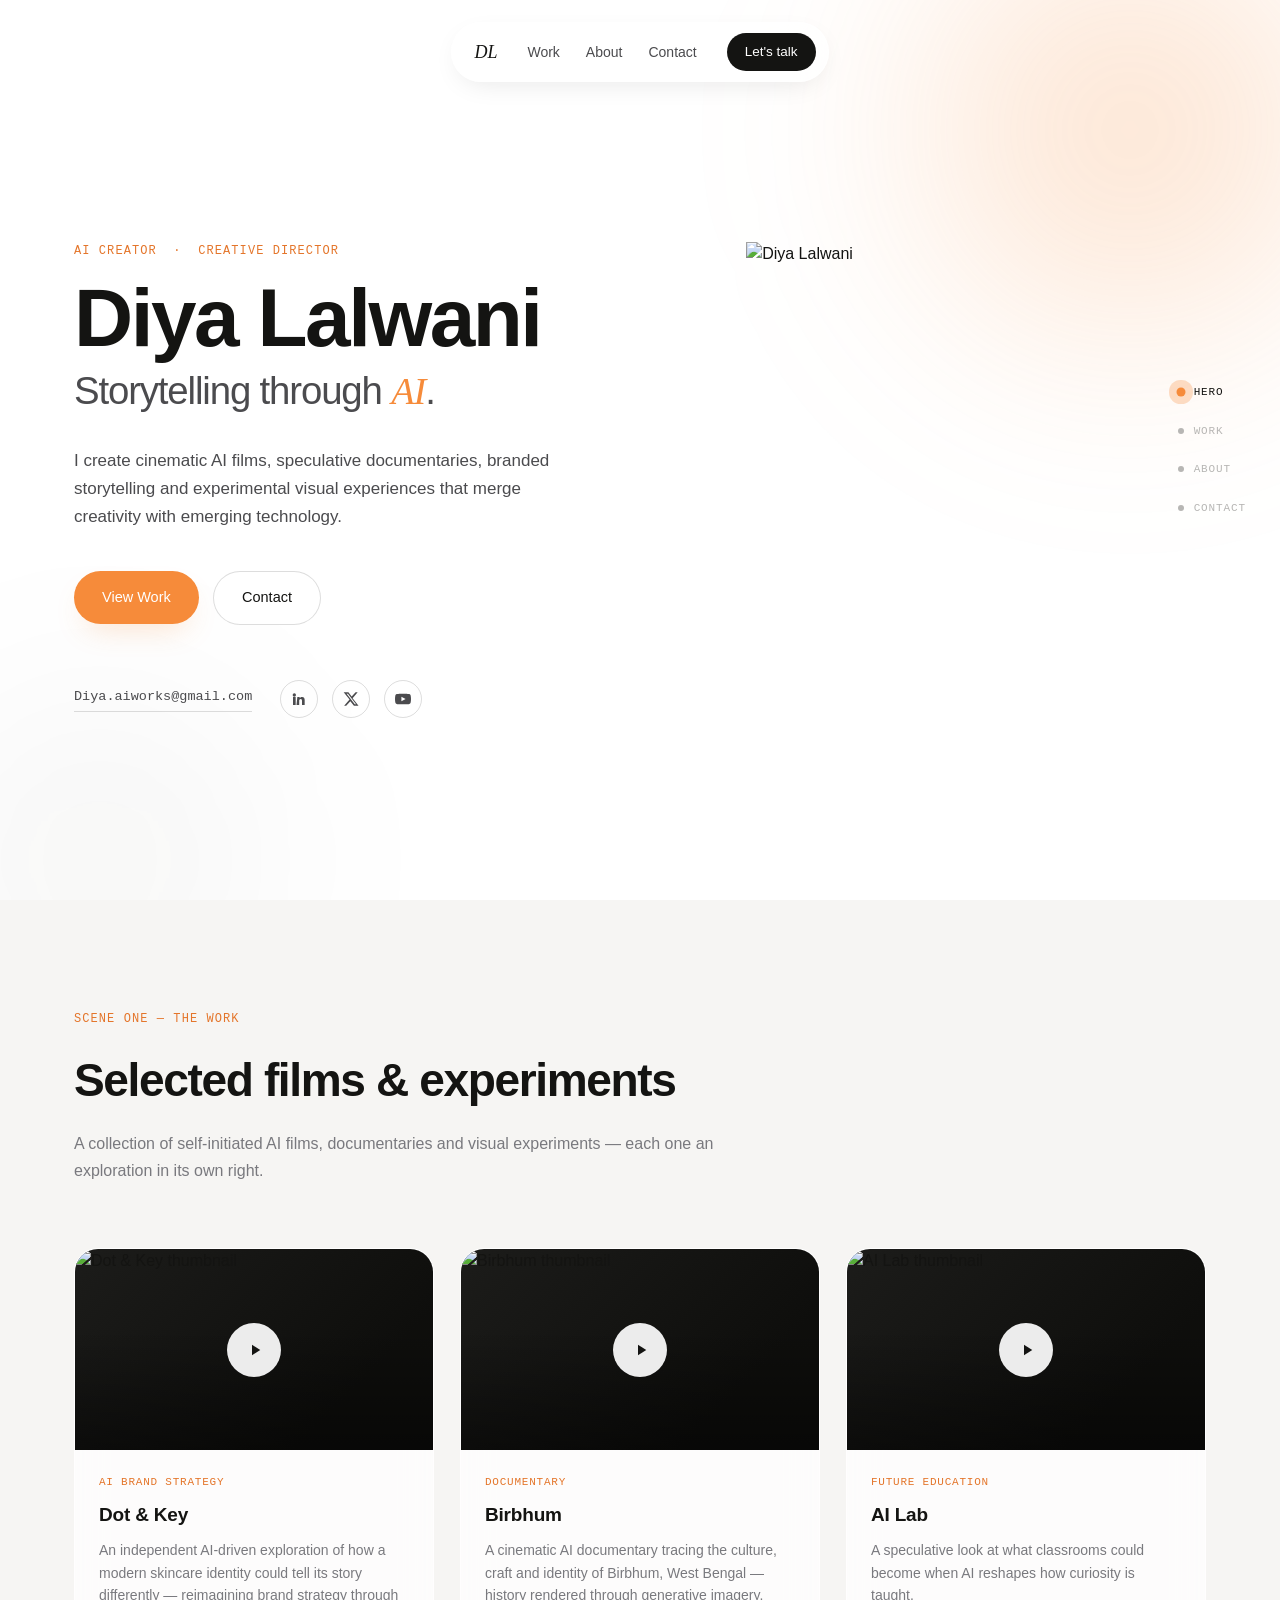
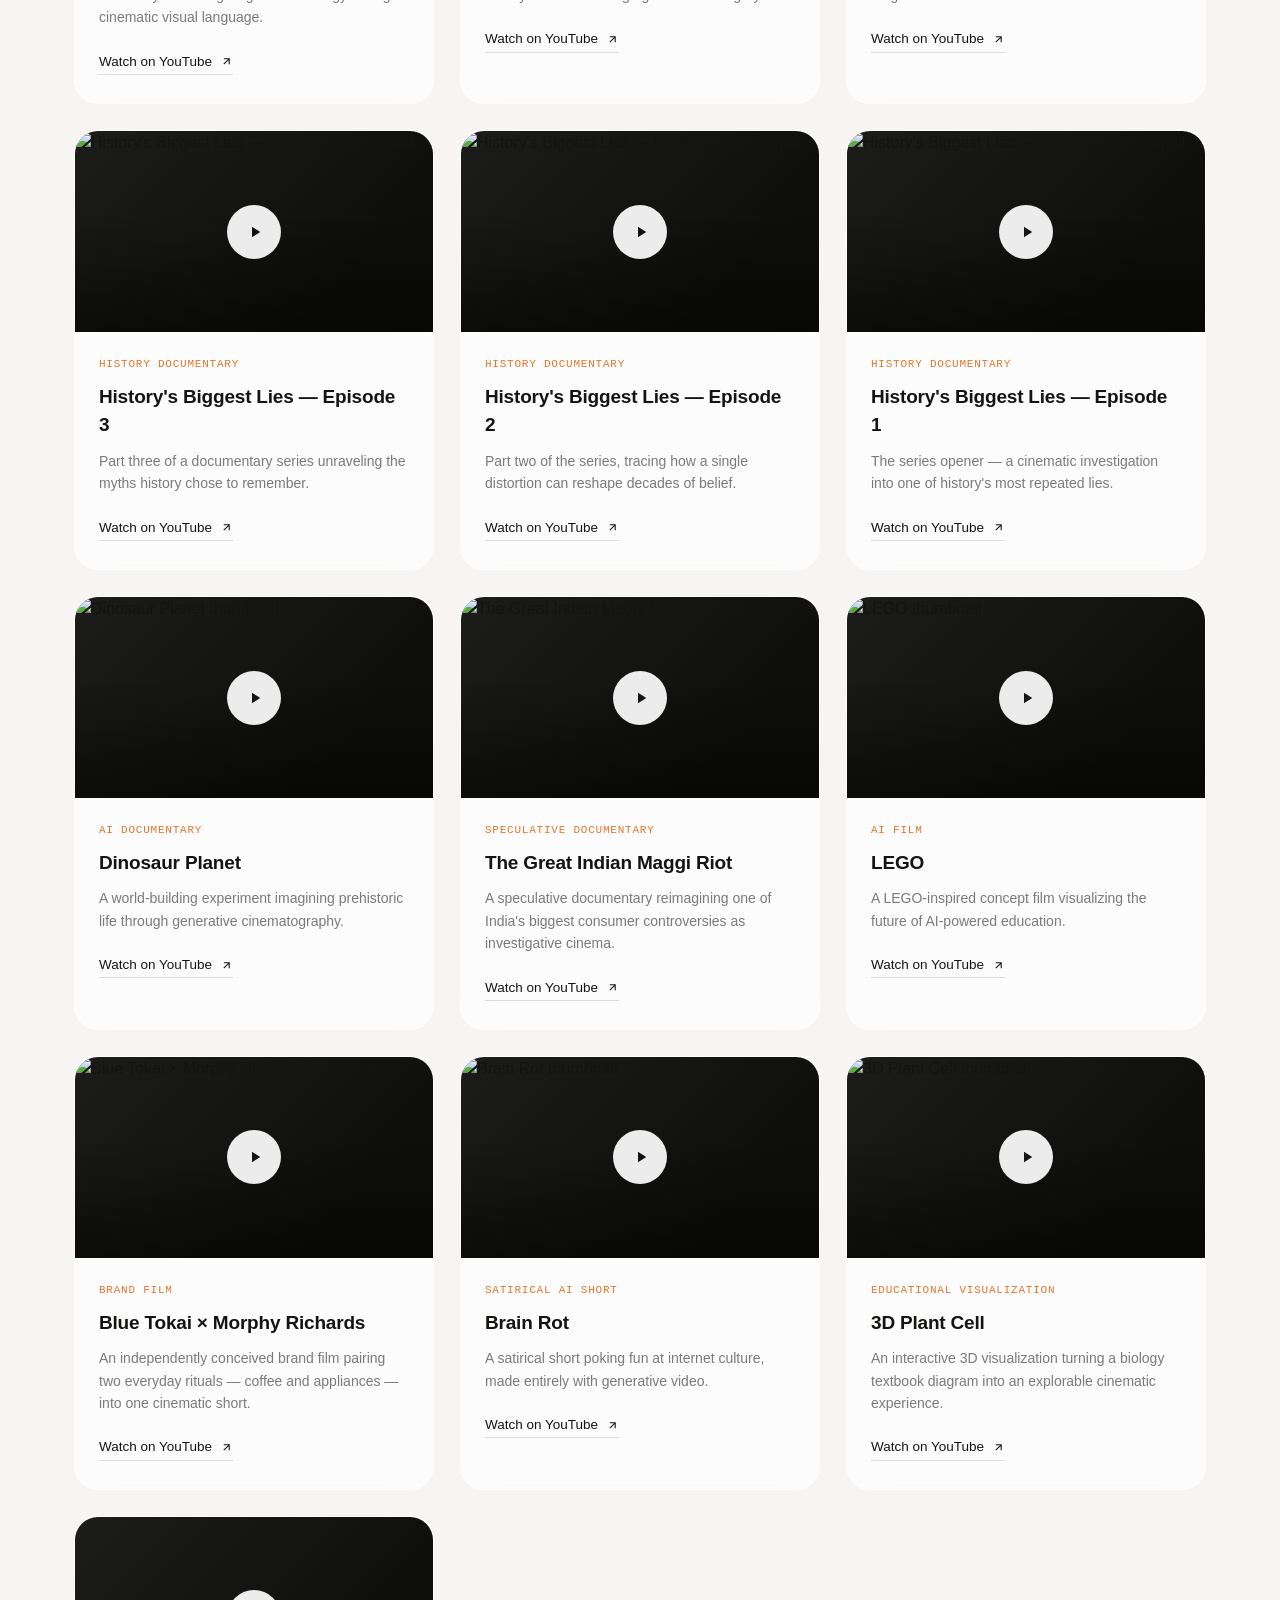
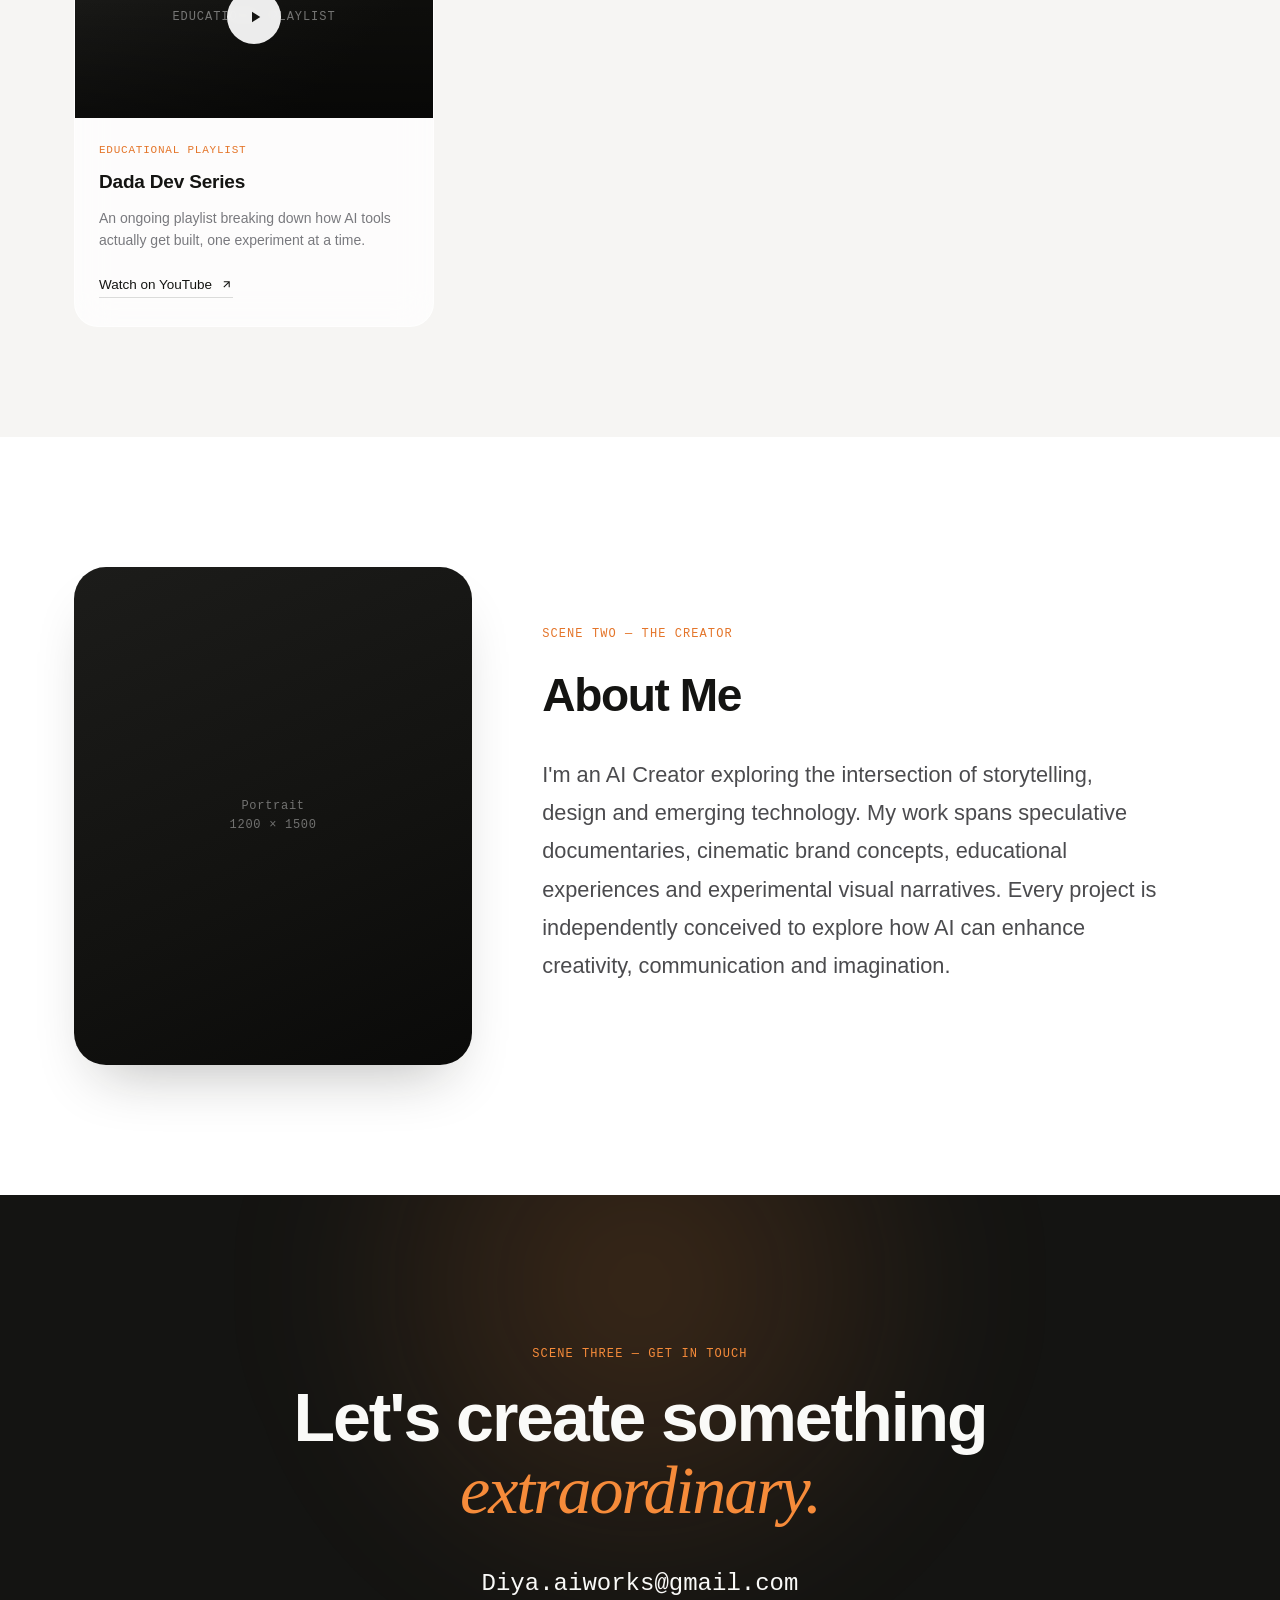
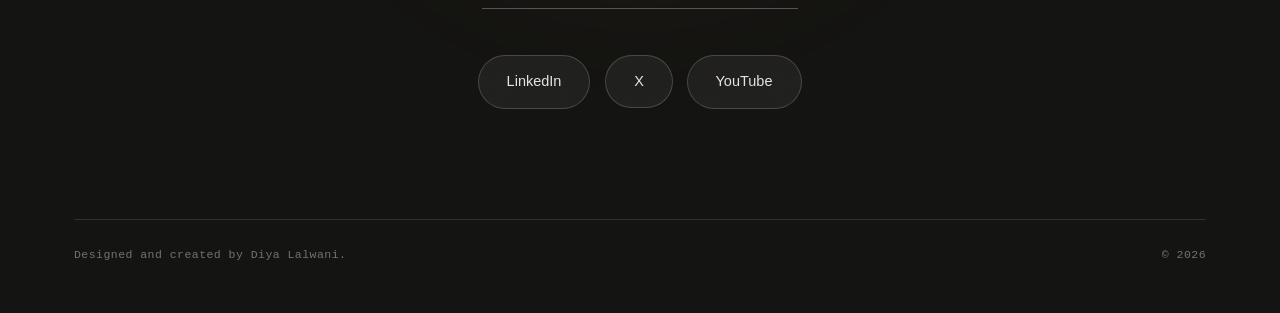
==== commit ae29ea37: "Change profile image source in index.html Updated image source for the hero portrait." ====
--- a/index.html
+++ b/index.html
@@ -72,10 +72,9 @@
       </div>
     </div>
 
- <div class="hero-portrait">
-    <img src="images/profile.jpg"
-         alt="Diya Lalwani"
-         class="profile-image">
+<img src="profile.jpg"
+     alt="Diya Lalwani"
+     class="profile-image">
 </div>
       <span class="frame-bracket tl"></span>
       <span class="frame-bracket tr"></span>
--- a/style.css
+++ b/style.css
@@ -32,7 +32,27 @@
   --ease: cubic-bezier(.19,1,.22,1);
   --ease-soft: cubic-bezier(.22,.61,.36,1);
 }
-
+.hero-portrait{
+    position:relative;
+    width:100%;
+    height:100%;
+    overflow:hidden;
+    border-radius:32px;
+    background:#111;
+}
+
+.profile-image{
+    width:100%;
+    height:100%;
+    object-fit:cover;
+    object-position:center top;
+    display:block;
+    transition:transform .6s ease;
+}
+
+.hero-portrait:hover .profile-image{
+    transform:scale(1.04);
+}
 *{ box-sizing: border-box; }
 html{ scroll-behavior: smooth; }
 @media (prefers-reduced-motion: reduce){
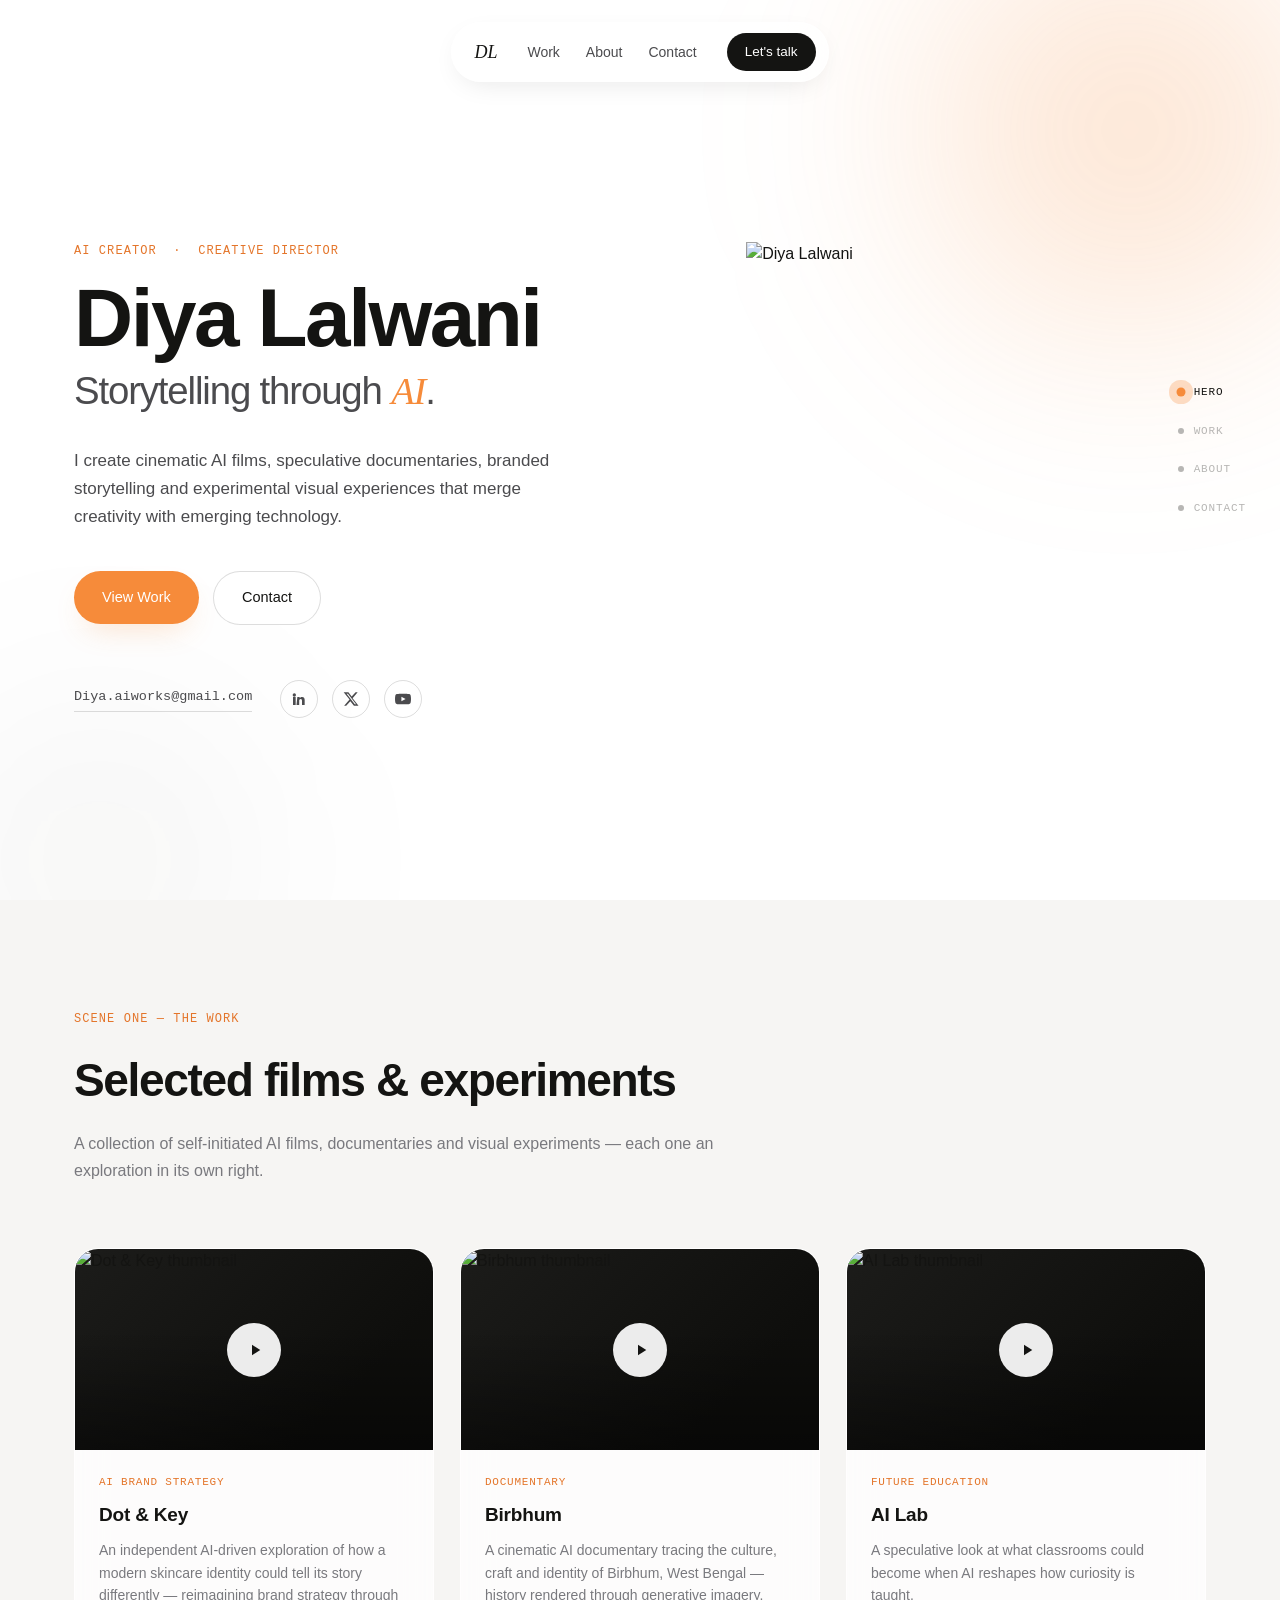
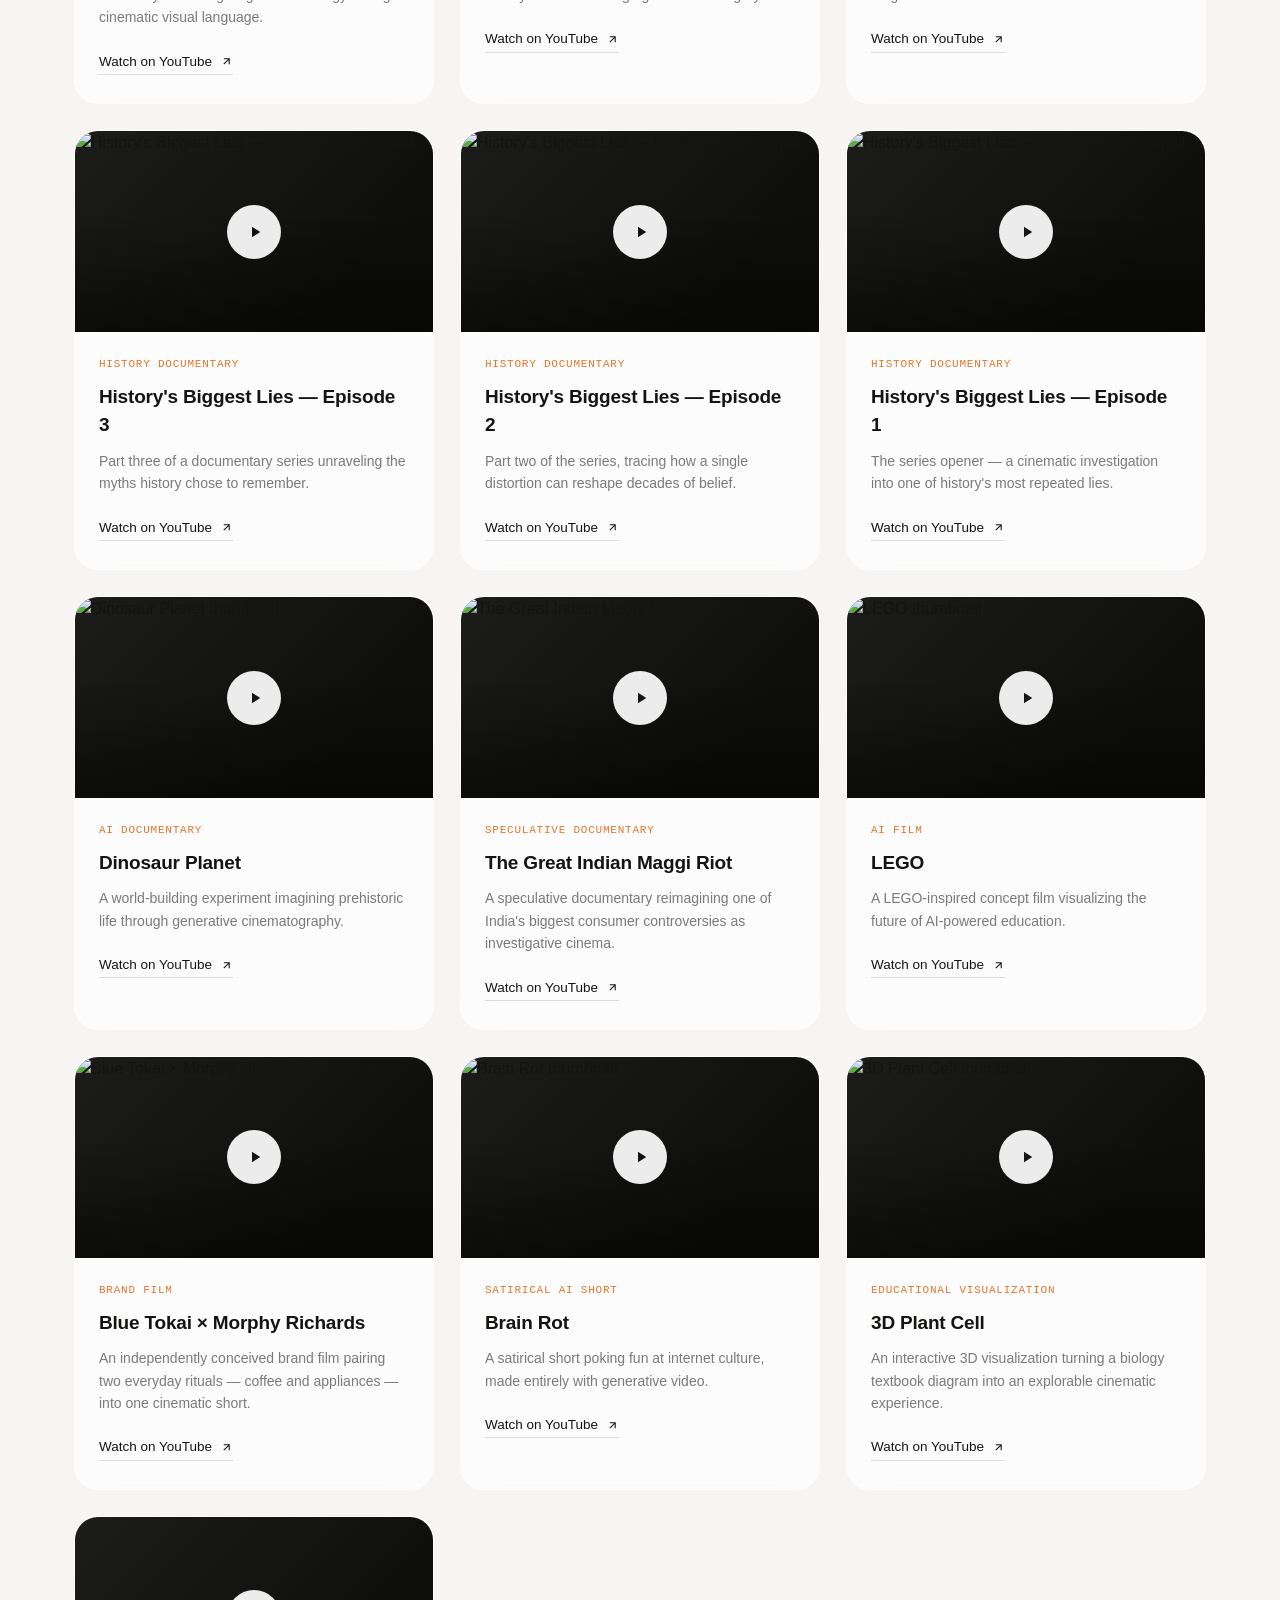
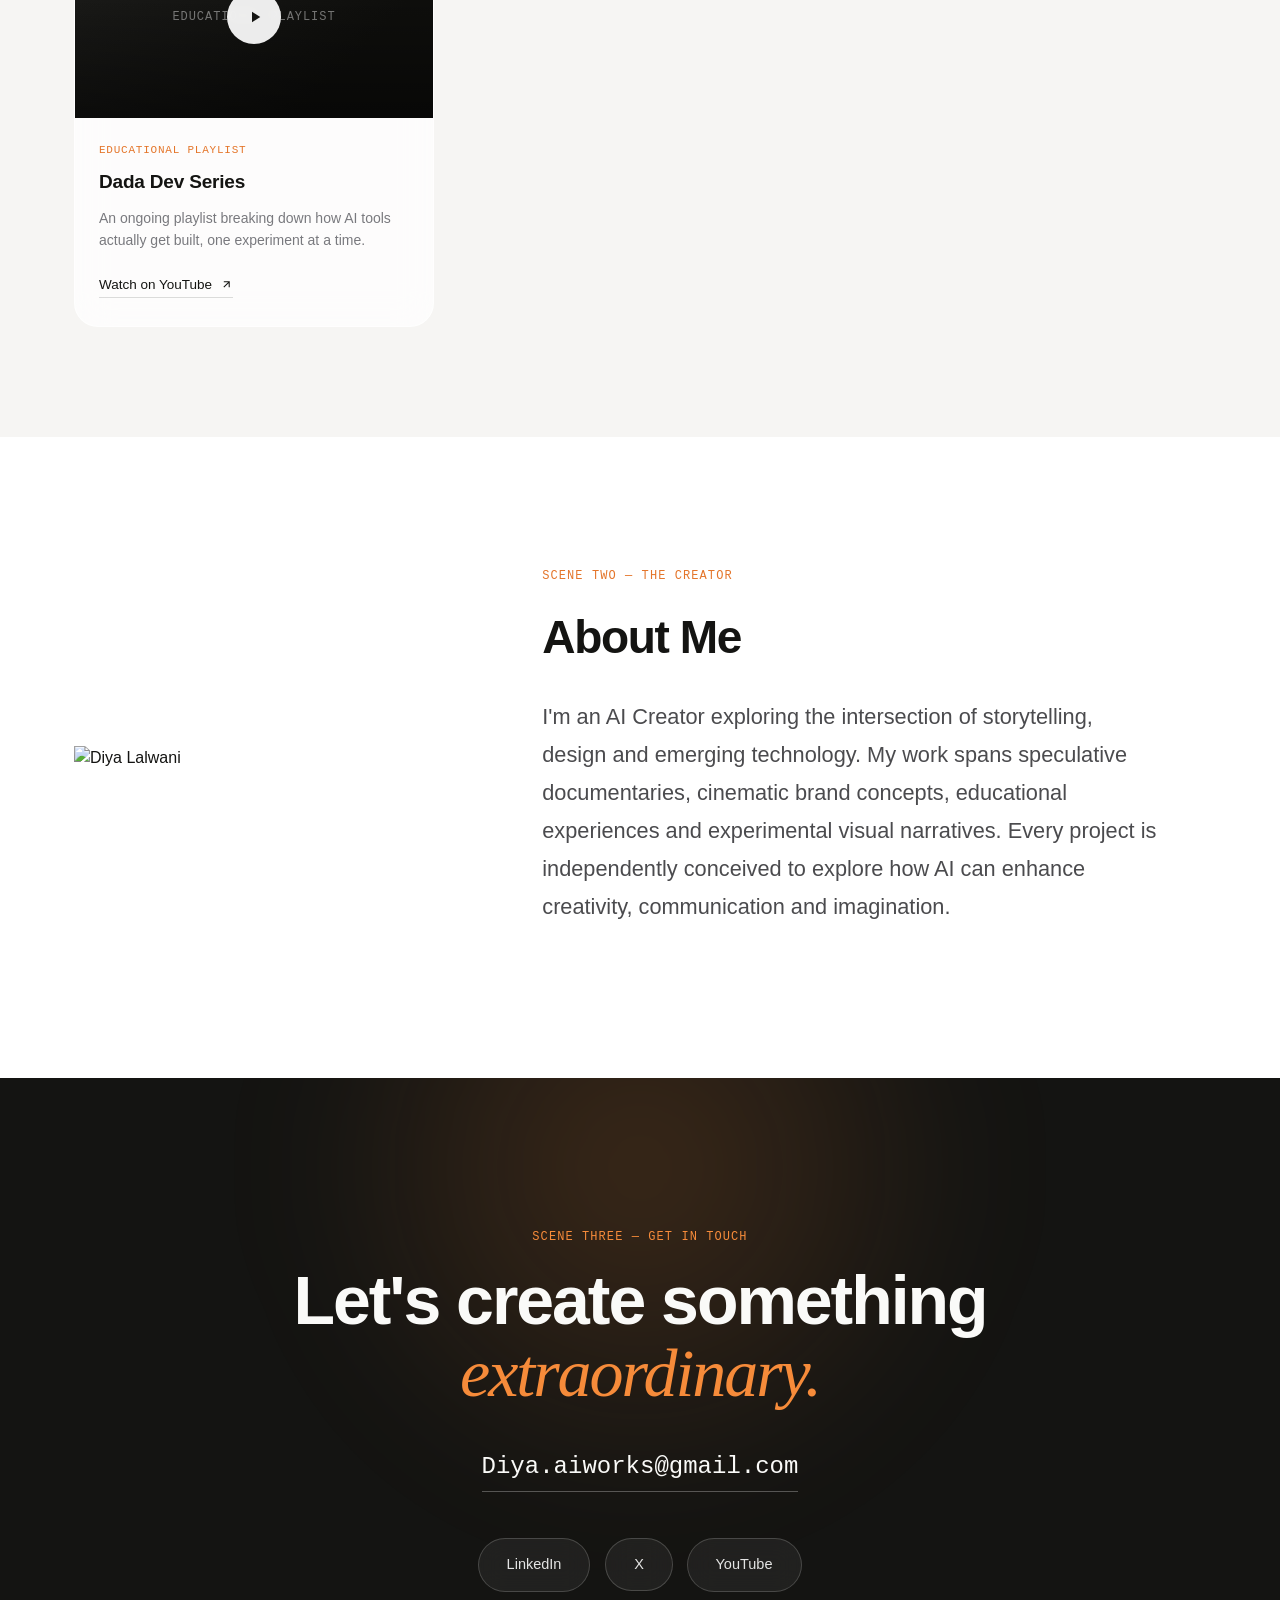
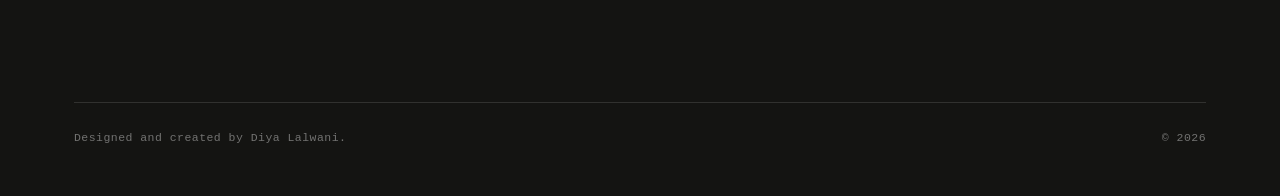
==== commit 01c03024: "Update index.html" ====
--- a/index.html
+++ b/index.html
@@ -72,7 +72,7 @@
       </div>
     </div>
 
-<img src="profile.jpg"
+<img src="1000026143.jpeg"
      alt="Diya Lalwani"
      class="profile-image">
 </div>
@@ -101,9 +101,11 @@
 <section class="about" id="about">
   <div class="section-inner about-grid">
     <div class="about-portrait reveal" data-reveal>
-      <div class="portrait-frame small">
-        <span class="portrait-placeholder">Portrait<br>1200 × 1500</span>
-      </div>
+    <div class="about-portrait reveal" data-reveal>
+    <img src="1000026143.jpeg"
+         alt="Diya Lalwani"
+         class="about-image">
+</div>
     </div>
     <div class="about-copy reveal" data-reveal>
       <p class="eyebrow">Scene Two — The Creator</p>
